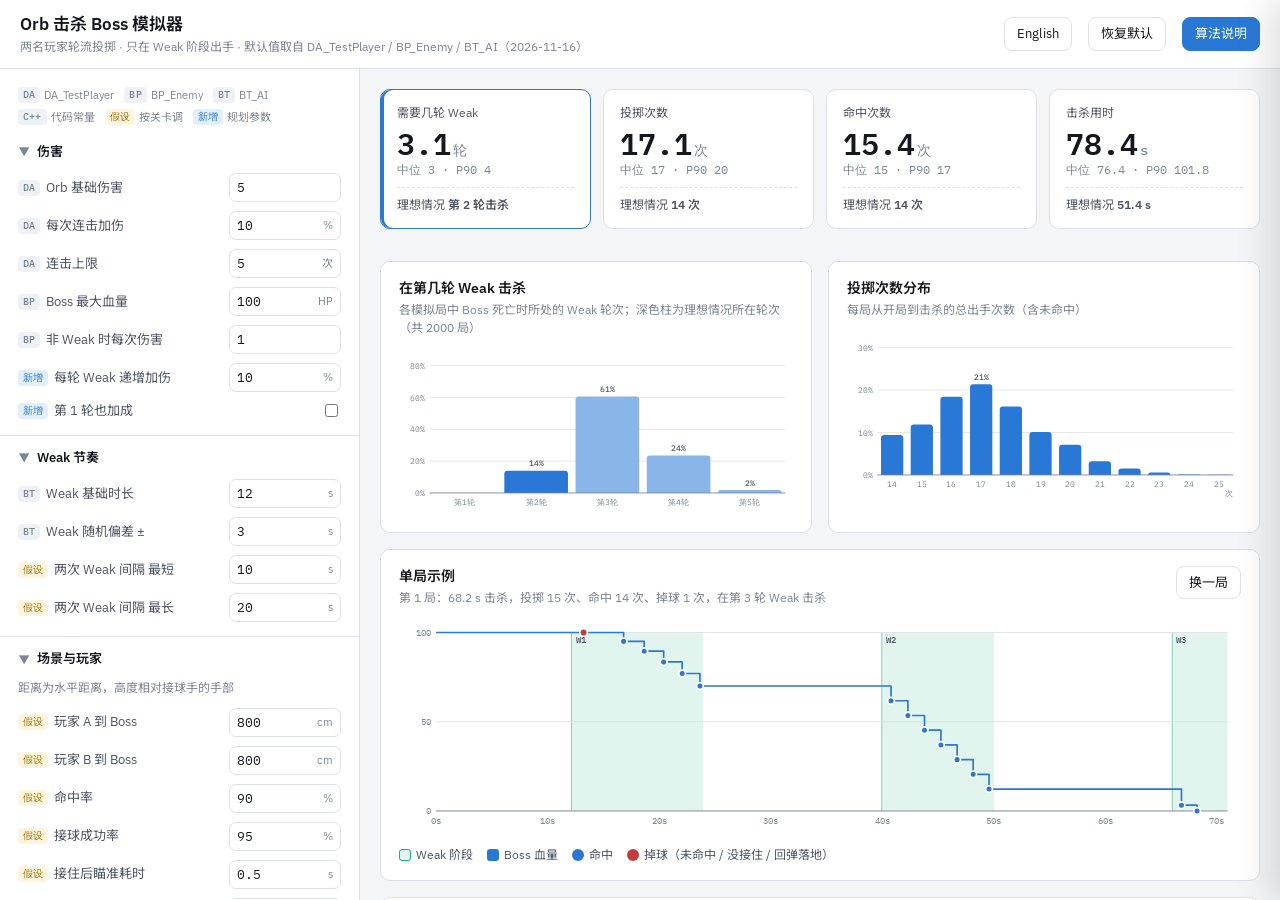
==== DreamCatcher/Sim/index.html @ 2f63efd6 "Add DreamCatcher Orb vs Boss simulator at /DreamCatcher/Sim/ Co-Authored-By: Claude Opus 5.5 <norepl" ====
<!DOCTYPE html>
<html lang="zh-CN">
<head>
<meta charset="utf-8">
<meta name="viewport" content="width=device-width, initial-scale=1">
<title>Orb 击杀 Boss 模拟器</title>
<link rel="preconnect" href="https://fonts.googleapis.com">
<link rel="preconnect" href="https://fonts.gstatic.com" crossorigin>
<link href="https://fonts.googleapis.com/css2?family=IBM+Plex+Mono:wght@400;500;600&family=IBM+Plex+Sans:wght@400;500;600&family=Noto+Sans+SC:wght@400;500;700&display=swap" rel="stylesheet">
<style>
/* Layout: 左侧分组参数栏（可滚动） + 右侧结果区（摘要 → 分布 → 单局时间轴 → 连击节奏表）；算法说明为右侧抽屉 */
:root {
  --bg: #f4f5f7;
  --surface: #ffffff;
  --surface-2: #eef1f5;
  --ink: #14171c;
  --ink-2: #4d5562;
  --ink-3: #7c8594;
  --line: #dde1e7;
  --accent: #2a78d6;
  --accent-soft: #e3eefb;
  --weak: #1baf7a;
  --weak-band: rgba(27, 175, 122, 0.13);
  --warn: #b26b00;
  --warn-soft: #fff4dd;
  --bad: #c43c3b;
  --changed: #eb6834;
  --font-body: "IBM Plex Sans", "Noto Sans SC", "PingFang SC", "Microsoft YaHei", system-ui, sans-serif;
  --font-num: "IBM Plex Mono", ui-monospace, "SFMono-Regular", Consolas, monospace;
  --radius: 10px;
  color-scheme: light;
}
@media (prefers-color-scheme: dark) {
  :root:not([data-theme="light"]) {
    --bg: #111317; --surface: #191c21; --surface-2: #22262d; --ink: #eceef2; --ink-2: #b4bac5; --ink-3: #848c99;
    --line: #2d323a; --accent: #3987e5; --accent-soft: #1c2a3d; --weak: #199e70; --weak-band: rgba(25, 158, 112, 0.18);
    --warn: #e0a23a; --warn-soft: #2e2512; --bad: #e66767; --changed: #d95926; color-scheme: dark;
  }
}
:root[data-theme="dark"] {
  --bg: #111317; --surface: #191c21; --surface-2: #22262d; --ink: #eceef2; --ink-2: #b4bac5; --ink-3: #848c99;
  --line: #2d323a; --accent: #3987e5; --accent-soft: #1c2a3d; --weak: #199e70; --weak-band: rgba(25, 158, 112, 0.18);
  --warn: #e0a23a; --warn-soft: #2e2512; --bad: #e66767; --changed: #d95926; color-scheme: dark;
}
* { box-sizing: border-box; }
html, body { height: 100%; margin: 0; }
body { background: var(--bg); color: var(--ink); font: 14px/1.5 var(--font-body); }
button { font: inherit; color: inherit; }
:focus-visible { outline: 2px solid var(--accent); outline-offset: 2px; }

.app { display: grid; grid-template-rows: auto 1fr; height: 100%; }
header {
  display: flex; align-items: center; gap: 16px; padding: 12px 20px;
  background: var(--surface); border-bottom: 1px solid var(--line);
}
header h1 { font-size: 17px; font-weight: 600; margin: 0; text-wrap: balance; }
header .sub { color: var(--ink-3); font-size: 12px; }
header .spacer { flex: 1; }
.btn {
  border: 1px solid var(--line); background: var(--surface); border-radius: 8px; padding: 6px 12px;
  cursor: pointer; display: inline-flex; align-items: center; gap: 6px; font-size: 13px; white-space: nowrap;
}
.btn:hover { border-color: var(--ink-3); }
.btn.primary { background: var(--accent); border-color: var(--accent); color: #fff; }
.btn.primary:hover { filter: brightness(1.08); }
.btn[aria-expanded="true"] { background: var(--accent-soft); border-color: var(--accent); color: var(--accent); }

.main { display: grid; grid-template-columns: 360px 1fr; min-height: 0; }
.params { border-right: 1px solid var(--line); background: var(--surface); overflow-y: auto; padding: 8px 0 24px; }
.results { overflow-y: auto; padding: 20px; display: flex; flex-direction: column; gap: 16px; min-width: 0; }

details.group { border-bottom: 1px solid var(--line); }
details.group > summary {
  list-style: none; cursor: pointer; padding: 12px 18px; display: flex; align-items: center; gap: 8px;
  font-weight: 600; font-size: 13px;
}
details.group > summary::-webkit-details-marker { display: none; }
details.group > summary .chev { transition: transform .15s; color: var(--ink-3); font-size: 11px; }
details.group[open] > summary .chev { transform: rotate(90deg); }
details.group > summary .count { margin-left: auto; font-size: 11px; color: var(--changed); font-weight: 500; }
.group-body { padding: 0 18px 14px; display: flex; flex-direction: column; gap: 9px; }
.group-note { color: var(--ink-3); font-size: 12px; margin: -2px 0 2px; }

.field { display: grid; grid-template-columns: 1fr 112px; align-items: center; gap: 8px; }
.field label { font-size: 13px; color: var(--ink-2); display: flex; align-items: center; gap: 6px; min-width: 0; }
.field label .lbl { overflow-wrap: anywhere; }
.src {
  font: 500 10px/1 var(--font-num); padding: 3px 5px; border-radius: 4px; background: var(--surface-2);
  color: var(--ink-3); flex-shrink: 0; letter-spacing: .02em;
}
.src.new { background: var(--accent-soft); color: var(--accent); }
.src.guess { background: var(--warn-soft); color: var(--warn); }
.inp { display: flex; align-items: center; border: 1px solid var(--line); border-radius: 7px; background: var(--surface); overflow: hidden; }
.inp:focus-within { border-color: var(--accent); }
.inp input, .inp select {
  width: 100%; border: 0; background: transparent; padding: 5px 7px; font: 13px var(--font-num);
  color: var(--ink); font-variant-numeric: tabular-nums; min-width: 0;
}
.inp input:focus, .inp select:focus { outline: none; }
.inp .unit { font-size: 11px; color: var(--ink-3); padding-right: 7px; white-space: nowrap; }
.field.changed label .lbl::after { content: ""; display: inline-block; width: 6px; height: 6px; border-radius: 50%; background: var(--changed); margin-left: 6px; vertical-align: middle; }
.field.disabled { opacity: .45; }
.reset-one { border: 0; background: none; color: var(--changed); cursor: pointer; padding: 0 2px; font-size: 12px; }

.legend-src { padding: 10px 18px 4px; display: flex; flex-wrap: wrap; gap: 6px 10px; font-size: 11px; color: var(--ink-3); }
.legend-src span { display: inline-flex; gap: 4px; align-items: center; }

.card { background: var(--surface); border: 1px solid var(--line); border-radius: var(--radius); padding: 16px 18px; min-width: 0; }
.card h2 { font-size: 14px; font-weight: 600; margin: 0 0 2px; text-wrap: balance; }
.card .desc { font-size: 12px; color: var(--ink-3); margin: 0 0 12px; }
.card-head { display: flex; align-items: flex-start; gap: 12px; }
.card-head > div { flex: 1; min-width: 0; }

.tiles { display: grid; grid-template-columns: repeat(4, minmax(0, 1fr)); gap: 12px; }
.tile { background: var(--surface); border: 1px solid var(--line); border-radius: var(--radius); padding: 14px 16px; }
.tile.hero { border-color: var(--accent); box-shadow: inset 3px 0 0 var(--accent); }
.tile .k { font-size: 12px; color: var(--ink-2); }
.tile .v { font: 600 30px/1.15 var(--font-num); font-variant-numeric: tabular-nums; margin: 4px 0 2px; }
.tile .v small { font-size: 14px; font-weight: 500; color: var(--ink-3); margin-left: 2px; }
.tile .q { font: 12px var(--font-num); color: var(--ink-3); font-variant-numeric: tabular-nums; }
.tile .ideal { margin-top: 8px; padding-top: 8px; border-top: 1px dashed var(--line); font-size: 12px; color: var(--ink-2); }
.tile .ideal b { font-weight: 600; font-variant-numeric: tabular-nums; }

.alerts { display: flex; flex-direction: column; gap: 8px; }
.alert { display: flex; gap: 10px; align-items: flex-start; padding: 10px 14px; border-radius: 8px; background: var(--warn-soft); color: var(--ink); font-size: 13px; border: 1px solid color-mix(in srgb, var(--warn) 35%, transparent); }
.alert .ic { font: 600 11px/18px var(--font-num); color: var(--surface); background: var(--warn); border-radius: 50%; width: 18px; height: 18px; text-align: center; flex-shrink: 0; }

.grid2 { display: grid; grid-template-columns: repeat(2, minmax(0, 1fr)); gap: 16px; }
.chart { position: relative; width: 100%; }
.chart svg { display: block; width: 100%; height: auto; overflow: visible; }
.chart text { fill: var(--ink-3); font: 11px var(--font-num); }
.chart .lab { fill: var(--ink-2); font-weight: 500; }
.chart .grid line { stroke: var(--line); stroke-width: 1; }
.chart .axis { stroke: var(--ink-3); stroke-width: 1; }
.tip {
  position: absolute; pointer-events: none; background: var(--ink); color: var(--surface); font-size: 12px; line-height: 1.45;
  padding: 7px 9px; border-radius: 6px; white-space: nowrap; transform: translate(-50%, calc(-100% - 10px)); opacity: 0; transition: opacity .08s; z-index: 5;
}
.tip b { font-family: var(--font-num); }
.tip.show { opacity: 1; }

.legend { display: flex; flex-wrap: wrap; gap: 14px; font-size: 12px; color: var(--ink-2); margin-top: 8px; }
.legend i { display: inline-block; width: 12px; height: 12px; border-radius: 3px; margin-right: 5px; vertical-align: -2px; }

.tbl-wrap { overflow-x: auto; }
table { width: 100%; border-collapse: collapse; font-size: 13px; }
th, td { padding: 7px 10px; text-align: right; border-bottom: 1px solid var(--line); white-space: nowrap; }
th:first-child, td:first-child { text-align: left; }
th { font-weight: 500; color: var(--ink-3); font-size: 12px; }
td { font-family: var(--font-num); font-variant-numeric: tabular-nums; }
.pill { display: inline-block; font: 500 11px/1 var(--font-body); padding: 3px 7px; border-radius: 99px; }
.pill.ok { background: color-mix(in srgb, var(--weak) 16%, transparent); color: var(--weak); }
.pill.bad { background: color-mix(in srgb, var(--bad) 14%, transparent); color: var(--bad); }

/* 算法抽屉 */
.drawer-backdrop { position: fixed; inset: 0; background: rgba(10, 12, 16, .28); opacity: 0; pointer-events: none; transition: opacity .2s; z-index: 20; }
.drawer {
  position: fixed; top: 0; right: 0; height: 100%; width: min(560px, 100%); background: var(--surface);
  border-left: 1px solid var(--line); box-shadow: -12px 0 32px rgba(0,0,0,.12); transform: translateX(100%);
  transition: transform .22s ease; z-index: 21; display: flex; flex-direction: column;
}
.drawer.open { transform: none; }
.drawer-backdrop.open { opacity: 1; pointer-events: auto; }
.drawer-head { display: flex; align-items: center; padding: 14px 20px; border-bottom: 1px solid var(--line); }
.drawer-head h2 { margin: 0; font-size: 15px; flex: 1; }
.drawer-body { overflow-y: auto; padding: 6px 22px 28px; font-size: 13.5px; line-height: 1.65; }
.drawer-body h3 { font-size: 13.5px; margin: 20px 0 6px; }
.drawer-body p, .drawer-body li { color: var(--ink-2); max-width: 65ch; }
.drawer-body ol, .drawer-body ul { padding-left: 20px; margin: 6px 0; }
.drawer-body code, .formula { font: 12.5px var(--font-num); }
.formula { display: block; background: var(--surface-2); border-radius: 7px; padding: 8px 11px; margin: 6px 0; color: var(--ink); white-space: pre-wrap; }
.drawer-body .srcline { font-size: 12px; color: var(--ink-3); }

@media (max-width: 1100px) { .tiles { grid-template-columns: repeat(2, minmax(0, 1fr)); } .grid2 { grid-template-columns: 1fr; } }
@media (max-width: 760px) {
  .main { grid-template-columns: 1fr; }
  .app { height: auto; } html, body { height: auto; }
  .params { border-right: 0; border-bottom: 1px solid var(--line); overflow: visible; }
  .results { overflow: visible; padding: 16px; }
  header { flex-wrap: wrap; padding: 12px 16px; }
}
@media (prefers-reduced-motion: reduce) { * { transition: none !important; } }
</style>
</head>
<body>
<div class="app">
  <header>
    <div>
      <h1 data-i18n="title"></h1>
      <div class="sub" data-i18n="subtitle"></div>
    </div>
    <div class="spacer"></div>
    <button class="btn" id="langBtn" type="button" title="切换语言 / Switch language"></button>
    <button class="btn" id="resetAll" type="button" data-i18n="resetAll"></button>
    <button class="btn primary" id="algoBtn" type="button" aria-expanded="false" aria-controls="drawer" data-i18n="algo"></button>
  </header>
  <div class="main">
    <aside class="params" id="params"></aside>
    <main class="results">
      <div class="tiles" id="tiles"></div>
      <div class="alerts" id="alerts"></div>
      <div class="grid2">
        <section class="card">
          <h2 data-i18n="roundsTitle"></h2>
          <p class="desc" id="roundsDesc"></p>
          <div class="chart" id="roundsChart"></div>
        </section>
        <section class="card">
          <h2 data-i18n="throwsTitle"></h2>
          <p class="desc" data-i18n="throwsDesc"></p>
          <div class="chart" id="throwsChart"></div>
        </section>
      </div>
      <section class="card">
        <div class="card-head">
          <div>
            <h2 data-i18n="sampleTitle"></h2>
            <p class="desc" id="sampleDesc"></p>
          </div>
          <button class="btn" id="nextSample" type="button" data-i18n="nextSample"></button>
        </div>
        <div class="chart" id="timeline"></div>
        <div class="legend">
          <span><i style="background:var(--weak-band);border:1px solid var(--weak)"></i><span data-i18n="lgWeak"></span></span>
          <span><i style="background:var(--accent)"></i><span data-i18n="lgHP"></span></span>
          <span><i style="background:var(--accent);border-radius:50%"></i><span data-i18n="lgHit"></span></span>
          <span><i style="background:var(--bad);border-radius:50%"></i><span data-i18n="lgDrop"></span></span>
        </div>
      </section>
      <section class="card">
        <h2 data-i18n="levelTitle"></h2>
        <p class="desc" data-i18n="levelDesc"></p>
        <div class="tbl-wrap"><table id="levelTbl"></table></div>
      </section>
      <section class="card">
        <h2 data-i18n="roundTblTitle"></h2>
        <p class="desc" data-i18n="roundTblDesc"></p>
        <div class="tbl-wrap"><table id="roundTbl"></table></div>
      </section>
    </main>
  </div>
</div>

<div class="drawer-backdrop" id="backdrop"></div>
<aside class="drawer" id="drawer" aria-hidden="true">
  <div class="drawer-head">
    <h2 data-i18n="algo"></h2>
    <button class="btn" id="closeDrawer" type="button" data-i18n="close"></button>
  </div>
  <div class="drawer-body" lang="zh-CN" data-lang="zh">
    <h3>1. 一次出手的完整流程</h3>
    <ol>
      <li>持球玩家只在 Weak 阶段出手。不在 Weak 时持球等待，下一次 Weak 开始后经过「进入 Weak 后出手反应」再投。</li>
      <li>球飞向 Boss，按命中率判定。未命中则球落地变成 Idle：连击清零，经过「捡球耗时」后由另一名玩家继续。</li>
      <li>命中时按命中那一刻的 Boss 状态结算伤害，Boss 扣血。</li>
      <li>球自动回弹给另一名玩家（<code>RedirectToTeammate</code>）。回弹在物理上没进接球圈就落地，或按接球率没接住，都算掉球，连击清零。</li>
      <li>接住时连击 +1，接球后冷却 0.75 s；下一次出手等待 max(冷却, 瞄准耗时)。</li>
    </ol>

    <h3>2. 伤害</h3>
    <span class="formula">Weak 中：伤害 = BaseOrbDamage × (1 + DamageRatioPerRebound × min(n, nMaxRebound)) × (1 + 每轮加伤 × (k − 1))
非 Weak：伤害 = 非 Weak 伤害（当前 1，不吃连击和轮次加成）
HP = Clamp(HP − 伤害, 0, MaxHP)；HP ≤ 0 时 Boss 死亡</span>
    <p>n 是连击数（<code>nReboundCount</code>），k 是第几轮 Weak。勾选「第 1 轮也加成」时公式里的 (k − 1) 改为 k。</p>
    <p class="srcline">来源：MyOrbActor::GetFinalOrbDamage；BP_Enemy「HP Damage」事件（EnemyState == Weakened 时取 FinalDamage，否则取 1.0）。每轮加伤是规划中的参数，游戏里还没有。</p>

    <h3>3. 连击数 n 与回弹计数 R</h3>
    <ul>
      <li>n：每接住一次 +1（普通接和 Perfect 接相同），上限 nMaxRebound。</li>
      <li>R：每次打中 Boss 先 +1 再算回弹速度，没有上限（只受最大速度限制）。</li>
      <li>两者只在球进入 Idle 状态时清零（<code>SetOrbState(Idle) → ResetRebound</code>）。会进入 Idle 的情况：球在地上停住（没打中 / 没接住）、接球拉回途中接球人失效、球出界重生、玩家掉落重生时带着的球被传送、团灭或读档重置。</li>
      <li>Weak 结束、持球时长、不打 Boss 直接互传、玩家受伤，都不会清零。所以只在 Weak 出手的策略下，Weak 结束时手里有球，连击会保留到下一轮。</li>
    </ul>
    <p class="srcline">来源：DreamCatchersCharacter::ExecuteCatch → IncrementRebound；MyOrbActor::HandleStateChange 的 Idle 分支；OnProjectileStop、TeleportToRespawn。</p>

    <h3>4. 投掷飞行时间</h3>
    <span class="formula">投速 v = 基础速度 × (1 + ThrowSpeedRatioPerRebound × n)，不超过 BaseMaxSpeed
  快速投掷：基础速度 = BaseThrowSpeed，重力缩放 = BaseGravityScale
  瞄准投掷：基础速度 = Lerp(AimThrowSpeed, AimThrowSpeedMax, 蓄力)，重力缩放 = Lerp(AimThrowGravityScale, AimGravityScaleMax, 蓄力)
飞行时间 = d / (v · cos θ)，θ 为能命中 (d, 受击点高度) 的低弧解</span>
    <p>游戏里的投掷不追踪目标（代码注释写明自动瞄准未实现，Target 恒为空），出手仰角 = 准星方向 + atan(ThrowArcZ)。模拟器假设玩家会把准星压到刚好命中的角度，所以直接用抛体低弧解。超出最大射程时页面会提示，并按 45° 估算飞行时间。</p>

    <h3>5. 回弹飞行（会随 R 加速）</h3>
    <span class="formula">回弹速度 = BaseThrowSpeed × 0.7 + R × 100，不超过 BaseMaxSpeed
仰角 = max(指向队友的仰角, MinimumLaunchPitchDegrees)
重力 = 980 × 本次投掷的重力缩放（回弹沿用投掷时的重力）</span>
    <p>从 Boss 受击点出发做逐帧积分（1/240 s），直到球与接球手的距离 ≤ rCatchMaxRadius（400 cm）。之后按「进圈时的球速 × 接球拉回倍率」直线拉到手上（停在 CatchAttachDistance）。进圈前跌到地面以下就判定落地掉球。命中瞬间另加顿帧 0.06 s。</p>
    <p class="srcline">0.7 与 +100 是 RedirectToTeammate 里写死的常量，模拟器里可调，方便试新数值。</p>

    <h3>6. Weak 节奏</h3>
    <span class="formula">开局追击 U(间隔最短, 间隔最长) → Weak U(基础 − 偏差, 基础 + 偏差) → 追击 → Weak …</span>
    <p>Weak 时长来自 BT_AI 的 Weaken 分支（Wait 12 s，随机偏差 3 s，UE 的 BTTask_Wait 在 ±偏差内均匀随机）。两次 Weak 之间的间隔取决于玩家多久能触发声控陷阱，这里按 10–20 s 均匀随机假设。伤害只看命中瞬间是不是 Weak：在 Weak 末尾出手、命中时 Weak 已结束，只扣 1 点。</p>

    <h3>7. 统计方式</h3>
    <ul>
      <li>蒙特卡洛：用固定种子跑 N 局（默认 2000）。调参后用同一串随机数重算，对比更稳定。</li>
      <li>「理想情况」：命中率和接球率都按 100%，Weak 时长取基础值，追击间隔取中值，跑一局确定结果。</li>
      <li>「在第几轮 Weak 击杀」= 击杀时所处的 Weak 轮次；若击杀发生在 Weak 外（飞行中跨出 Weak），记为已结束的 Weak 轮数。</li>
    </ul>

    <h3>8. 已知简化</h3>
    <ul>
      <li>没有模拟 Boss 的技能、位移和对玩家的威胁；Weak 期间 Boss 停止移动（AIMoveStop），所以距离按固定值处理。</li>
      <li>玩家与 Boss 的距离、受击点高度、手部高度、命中率、接球率都是假设值，需要按关卡实际情况调。</li>
      <li>空气阻力在 DA 中为 0，未建模；Perfect Catch 不影响伤害，只给位移，也未建模。</li>
      <li>BT_AI 有 EnemyHealth ≤ 90 / 60 / 40 的技能分支，只改变追击期行为，不影响伤害，未建模。</li>
    </ul>
  </div>

  <div class="drawer-body" lang="en" data-lang="en" hidden>
    <h3>1. One throw, step by step</h3>
    <ol>
      <li>The player holding the orb only throws during a Weak phase. Outside Weak they hold it, and throw once the next Weak starts plus the "Reaction after Weak starts" delay.</li>
      <li>The orb flies at the Boss and rolls against the hit rate. On a miss it lands and goes Idle: the streak resets, and the other player continues after the "Pickup time after a drop".</li>
      <li>On a hit, damage is resolved by the Boss state at the moment of impact and subtracted from its HP.</li>
      <li>The orb auto-rebounds to the other player (<code>RedirectToTeammate</code>). If the rebound physically hits the ground before reaching the catch radius, or the catch roll fails, the orb is dropped and the streak resets.</li>
      <li>A catch adds +1 to the streak and starts a 0.75 s throw cooldown; the next throw waits max(cooldown, aim time).</li>
    </ol>

    <h3>2. Damage</h3>
    <span class="formula">In Weak:   damage = BaseOrbDamage × (1 + DamageRatioPerRebound × min(n, nMaxRebound)) × (1 + per-round bonus × (k − 1))
Not Weak:  damage = non-Weak damage (currently 1; no streak or round bonus)
HP = Clamp(HP − damage, 0, MaxHP); the Boss dies at HP ≤ 0</span>
    <p>n is the catch streak (<code>nReboundCount</code>), k is the Weak round number. With "Bonus applies from round 1" checked, (k − 1) becomes k.</p>
    <p class="srcline">Source: MyOrbActor::GetFinalOrbDamage; BP_Enemy "HP Damage" event (uses FinalDamage when EnemyState == Weakened, otherwise 1.0). The per-round bonus is a planned parameter and does not exist in the game yet.</p>

    <h3>3. Streak n and rebound count R</h3>
    <ul>
      <li>n: +1 on every catch (normal and Perfect catches count the same), capped at nMaxRebound.</li>
      <li>R: +1 each time the orb hits the Boss, before the rebound speed is computed; uncapped (only limited by max speed).</li>
      <li>Both reset only when the orb enters the Idle state (<code>SetOrbState(Idle) → ResetRebound</code>). The orb goes Idle when it comes to rest on the ground (missed or not caught), when the catcher becomes invalid during the catch pull, when it respawns after going out of bounds, when a player who falls off the map respawns carrying it, and on a team wipe or checkpoint reset.</li>
      <li>The end of a Weak phase, how long the orb is held, passing without hitting the Boss, and player damage do not reset it. So with the Weak-only strategy, a streak held at the end of a Weak phase carries into the next one.</li>
    </ul>
    <p class="srcline">Source: DreamCatchersCharacter::ExecuteCatch → IncrementRebound; the Idle branch of MyOrbActor::HandleStateChange; OnProjectileStop, TeleportToRespawn.</p>

    <h3>4. Throw flight time</h3>
    <span class="formula">throw speed v = base speed × (1 + ThrowSpeedRatioPerRebound × n), capped at BaseMaxSpeed
  Quick throw: base speed = BaseThrowSpeed, gravity scale = BaseGravityScale
  Aimed throw: base speed = Lerp(AimThrowSpeed, AimThrowSpeedMax, charge), gravity scale = Lerp(AimThrowGravityScale, AimGravityScaleMax, charge)
flight time = d / (v · cos θ), θ = low-arc angle that reaches (d, hit-point height)</span>
    <p>Throws in the game do not home in on targets (the code notes auto-aim is not implemented, so Target is always null); launch pitch = crosshair direction + atan(ThrowArcZ). The simulator assumes players aim just right to hit, so it uses the low-arc projectile solution. If the target is beyond max range, the page shows a warning and estimates flight time at 45°.</p>

    <h3>5. Rebound flight (speeds up with R)</h3>
    <span class="formula">rebound speed = BaseThrowSpeed × 0.7 + R × 100, capped at BaseMaxSpeed
pitch = max(pitch toward teammate, MinimumLaunchPitchDegrees)
gravity = 980 × this throw's gravity scale (the rebound keeps the throw's gravity)</span>
    <p>Integrated per frame (1/240 s) from the Boss hit point until the orb is within rCatchMaxRadius (400 cm) of the catcher. It is then pulled in a straight line at "speed on entering the radius × catch pull multiplier" and attaches at CatchAttachDistance. Falling below ground before entering the radius counts as a drop. A 0.06 s hit stop is added on each hit.</p>
    <p class="srcline">0.7 and +100 are constants hard-coded in RedirectToTeammate; they are adjustable here so new values can be tried.</p>

    <h3>6. Weak timing</h3>
    <span class="formula">Opening chase U(gap min, gap max) → Weak U(base − deviation, base + deviation) → chase → Weak …</span>
    <p>Weak duration comes from the Weaken branch in BT_AI (Wait 12 s with 3 s random deviation; UE's BTTask_Wait samples uniformly within ±deviation). The gap between Weak phases depends on how fast players trigger the sound trap and is assumed uniform in 10–20 s. Damage only checks whether the Boss is Weak at impact: a throw released late in Weak that lands after Weak ends deals 1.</p>

    <h3>7. Statistics</h3>
    <ul>
      <li>Monte Carlo: N runs (default 2000) with a fixed seed. After a parameter change the same random sequence is reused, so comparisons are stable.</li>
      <li>"Ideal case": 100% hit and catch rate, Weak at its base duration, gaps at their midpoint; one deterministic run.</li>
      <li>"Kill round" = the Weak round in progress at the kill; if the kill lands outside Weak (an in-flight throw that crosses the end of Weak), it counts the number of finished Weak rounds.</li>
    </ul>

    <h3>8. Known simplifications</h3>
    <ul>
      <li>Boss skills, movement and threat to players are not simulated; the Boss stops moving during Weak (AIMoveStop), so distances are fixed.</li>
      <li>Player-to-Boss distances, hit-point height, hand height, hit rate and catch rate are assumptions; tune them to the actual level.</li>
      <li>Air drag is 0 in the DA and not modeled; Perfect Catch only gives movement, not damage, and is not modeled.</li>
      <li>BT_AI has skill branches at EnemyHealth ≤ 90 / 60 / 40; they only change chase behavior, not damage, and are not modeled.</li>
    </ul>
  </div>
</aside>

<script>
// ===== Orb vs Boss simulation engine (pure functions, no DOM) =====
const DEFAULTS = {
  // 伤害
  baseDamage: 5, ratioPerRebound: 0.1, maxRebound: 5, maxHP: 100, nonWeakDamage: 1,
  weakBonus: 0.10, bonusFromFirst: 0,
  // Weak 节奏
  weakBase: 12, weakDev: 3, chaseMin: 10, chaseMax: 20,
  // 投掷
  throwType: 0, charge: 0, baseThrowSpeed: 1400, aimThrowSpeed: 1400, aimThrowSpeedMax: 1650,
  speedRatioPerRebound: 0.15, baseGravityScale: 1.0, aimGravityScale: 1.0, aimGravityScaleMax: 0.9,
  maxSpeed: 5000, worldGravity: 980,
  // 回弹与接球
  reboundScale: 0.7, reboundAddPerHit: 100, minLaunchPitch: 20, hitStop: 0.06,
  catchRadius: 400, catchSpeedMult: 3.0, attachDist: 25, cooldown: 0.75,
  // 场景与玩家
  distA: 800, distB: 800, bossHitHeight: 30, handHeight: 100,
  hitRate: 0.9, catchRate: 0.95, aimTime: 0.5, weakReact: 0.5, pickupTime: 3.0,
  // 模拟
  runs: 2000, seed: 7,
};

function mulberry32(a) {
  return function () {
    a |= 0; a = (a + 0x6D2B79F5) | 0;
    let t = Math.imul(a ^ (a >>> 15), 1 | a);
    t = (t + Math.imul(t ^ (t >>> 7), 61 | t)) ^ t;
    return ((t ^ (t >>> 14)) >>> 0) / 4294967296;
  };
}

// 投掷：速度、重力缩放（与 MyOrbActor::GetLaunchSpeed / GetThrowGravityScale 一致）
function throwSpeed(P, n) {
  const aimed = P.throwType === 1;
  const base = aimed ? P.aimThrowSpeed + (P.aimThrowSpeedMax - P.aimThrowSpeed) * P.charge : P.baseThrowSpeed;
  return Math.min(base * (1 + P.speedRatioPerRebound * Math.min(n, P.maxRebound)), P.maxSpeed);
}
function gravityScale(P) {
  return P.throwType === 1 ? P.aimGravityScale + (P.aimGravityScaleMax - P.aimGravityScale) * P.charge : P.baseGravityScale;
}

// 抛体低弧解：水平距离 d、目标高度差 h，返回 { t, pitch, reachable }
function ballisticTime(v, d, h, g) {
  const disc = v ** 4 - g * (g * d * d + 2 * h * v * v);
  if (disc < 0) {
    const pitch = Math.PI / 4;
    return { t: d / (v * Math.cos(pitch)), pitch, reachable: false };
  }
  const pitch = Math.atan((v * v - Math.sqrt(disc)) / (g * d));
  return { t: d / (v * Math.cos(pitch)), pitch, reachable: true };
}

// 回弹：RedirectToTeammate 速度 + 最小仰角，数值积分直到进入接球圈
function reboundSpeed(P, R) {
  return Math.min(P.baseThrowSpeed * P.reboundScale + R * P.reboundAddPerHit, P.maxSpeed);
}
function reboundFlight(P, R, dist) {
  const v = reboundSpeed(P, R);
  const g = P.worldGravity * gravityScale(P);
  const dirPitch = Math.atan2(-P.bossHitHeight, dist);
  const pitch = Math.max(dirPitch, P.minLaunchPitch * Math.PI / 180);
  let x = 0, z = P.bossHitHeight, vx = v * Math.cos(pitch), vz = v * Math.sin(pitch), t = 0;
  const dt = 1 / 240;
  while (t < 6) {
    const dd = Math.hypot(dist - x, z);
    if (dd <= P.catchRadius) {
      const sp = Math.hypot(vx, vz);
      const pull = Math.max(0, dd - P.attachDist) / Math.max(1, sp * P.catchSpeedMult);
      return { ok: true, tFly: t, tPull: pull, v, pitch, arriveSpeed: sp };
    }
    if (z < -P.handHeight) return { ok: false, tFly: t, tPull: 0, v, pitch, reason: '落地' };
    if (x > dist + P.catchRadius) return { ok: false, tFly: t, tPull: 0, v, pitch, reason: '飞过' };
    x += vx * dt; vz -= g * dt; z += vz * dt; t += dt;
  }
  return { ok: false, tFly: t, tPull: 0, v, pitch, reason: '超时' };
}

function weakDamage(P, n, k) {
  const bonusRounds = P.bonusFromFirst ? k : k - 1;
  return P.baseDamage * (1 + P.ratioPerRebound * Math.min(n, P.maxRebound)) * (1 + P.weakBonus * Math.max(0, bonusRounds));
}

// 预计算：按连击 n / 回弹计数 R 缓存
function makeTables(P) {
  const g = P.worldGravity * gravityScale(P);
  const throwT = { A: [], B: [] };
  for (let n = 0; n <= P.maxRebound; n++) {
    const v = throwSpeed(P, n);
    throwT.A.push(ballisticTime(v, P.distA, P.bossHitHeight, g));
    throwT.B.push(ballisticTime(v, P.distB, P.bossHitHeight, g));
  }
  const cache = { A: new Map(), B: new Map() };
  const reb = (who, R) => {
    const m = cache[who];
    if (!m.has(R)) m.set(R, reboundFlight(P, R, who === 'A' ? P.distA : P.distB));
    return m.get(R);
  };
  return { throwT, reb };
}

// 单局模拟。rng=null 表示理想情况（100% 命中/接住、Weak/追击取均值）
function simulateRun(P, rng, tables, record) {
  const ideal = !rng;
  const rnd = rng || (() => 0.5);
  // Weak 时间表：追击 → Weak → 追击 …
  const phases = []; // {start, end, k}
  let cursor = 0;
  const ensure = (t) => {
    while (!phases.length || phases[phases.length - 1].end <= t) {
      const cMax = Math.max(P.chaseMin, P.chaseMax);
      const chase = ideal ? (P.chaseMin + cMax) / 2 : P.chaseMin + (cMax - P.chaseMin) * rnd();
      const weak = ideal ? P.weakBase : P.weakBase + P.weakDev * (2 * rnd() - 1);
      const start = cursor + chase;
      phases.push({ start, end: start + Math.max(0.1, weak), k: phases.length + 1 });
      cursor = start + Math.max(0.1, weak);
    }
  };
  const weakAt = (t) => { ensure(t); for (const p of phases) if (t >= p.start && t < p.end) return p; return null; };
  const nextWeak = (t) => { ensure(t); for (const p of phases) if (p.start >= t) return p; ensure(cursor + 1); return nextWeak(t); };

  const hitRate = ideal ? 1 : P.hitRate, catchRate = ideal ? 1 : P.catchRate;
  let hp = P.maxHP, n = 0, R = 0, holder = 'A', t = 0;
  let throws = 0, hits = 0, drops = 0, physDrops = 0, ready = 0;
  const events = record ? [] : null;
  const dmgByRound = {};
  let guard = 0;
  while (hp > 0 && guard++ < 5000 && t < 3600) {
    // 出手时刻：只在 Weak 中出手
    let tr = ready;
    let ph = weakAt(tr);
    if (!ph) { const nw = nextWeak(tr); tr = nw.start + P.weakReact; ph = weakAt(tr); if (!ph) { ready = nw.end; continue; } }
    throws++;
    const thr = tables.throwT[holder][n];
    const tHit = tr + thr.t;
    const other = holder === 'A' ? 'B' : 'A';
    if (rnd() >= hitRate && !ideal) {
      drops++; n = 0; R = 0;
      if (events) events.push({ t: tHit, type: 'miss', hp, who: holder });
      holder = other; ready = tHit + P.pickupTime; t = ready; continue;
    }
    if (ideal && hitRate < 1) {} // unreachable
    // 命中
    const phHit = weakAt(tHit);
    const dmg = phHit ? weakDamage(P, n, phHit.k) : P.nonWeakDamage;
    hp = Math.max(0, hp - dmg); hits++;
    const roundKey = phHit ? phHit.k : 0;
    dmgByRound[roundKey] = (dmgByRound[roundKey] || 0) + dmg;
    if (events) events.push({ t: tHit, type: 'hit', hp, dmg, n, weak: !!phHit, k: phHit ? phHit.k : null, who: holder });
    if (hp <= 0) {
      t = tHit;
      const lastWeak = phHit ? phHit.k : (phases.filter(p => p.end <= tHit).length);
      return { done: true, time: tHit, throws, hits, drops, physDrops, rounds: lastWeak, killedInWeak: !!phHit, dmgByRound, events, phases };
    }
    // 回弹给队友（打到 Boss 才会回弹）
    R++;
    const rb = tables.reb(other, R);
    const tArrive = tHit + P.hitStop + rb.tFly;
    if (!rb.ok || (!ideal && rnd() >= catchRate)) {
      drops++; if (!rb.ok) physDrops++;
      n = 0; R = 0;
      if (events) events.push({ t: tArrive, type: rb.ok ? 'drop' : 'fall', hp, who: other });
      holder = other; ready = tArrive + P.pickupTime; t = ready; continue;
    }
    n = Math.min(n + 1, P.maxRebound);
    holder = other;
    const tCaught = tArrive + rb.tPull;
    if (events) events.push({ t: tCaught, type: 'catch', hp, n, who: other });
    ready = tCaught + Math.max(P.cooldown, P.aimTime);
    t = ready;
  }
  return { done: false, time: t, throws, hits, drops, physDrops, rounds: phases.length, dmgByRound, events, phases };
}

function quantile(sorted, q) {
  if (!sorted.length) return NaN;
  const i = (sorted.length - 1) * q, lo = Math.floor(i), hi = Math.ceil(i);
  return sorted[lo] + (sorted[hi] - sorted[lo]) * (i - lo);
}

function runAll(P) {
  const tables = makeTables(P);
  const rng = mulberry32(P.seed >>> 0);
  const res = { throws: [], hits: [], rounds: [], time: [], drops: [], physDrops: 0, unfinished: 0, roundDmg: {} };
  let sample = null;
  for (let i = 0; i < P.runs; i++) {
    const r = simulateRun(P, rng, tables, i === 0);
    if (i === 0) sample = r;
    if (!r.done) { res.unfinished++; continue; }
    res.throws.push(r.throws); res.hits.push(r.hits); res.rounds.push(r.rounds); res.time.push(r.time); res.drops.push(r.drops);
    res.physDrops += r.physDrops;
    for (const k in r.dmgByRound) res.roundDmg[k] = (res.roundDmg[k] || 0) + r.dmgByRound[k];
  }
  const ideal = simulateRun(P, null, tables, true);
  const stat = (arr) => {
    const s = arr.slice().sort((a, b) => a - b);
    return { mean: s.reduce((a, b) => a + b, 0) / (s.length || 1), p50: quantile(s, 0.5), p90: quantile(s, 0.9), min: s[0], max: s[s.length - 1], arr };
  };
  // 每级连击的物理/节奏表
  const levels = [];
  for (let n = 0; n <= P.maxRebound; n++) {
    const thrA = tables.throwT.A[n];
    const rbB = tables.reb('B', n + 1);
    const cycle = thrA.t + P.hitStop + rbB.tFly + rbB.tPull + Math.max(P.cooldown, P.aimTime);
    levels.push({ n, speed: throwSpeed(P, n), tThrow: thrA.t, reach: thrA.reachable, dmg: weakDamage(P, n, 1),
      rSpeed: rbB.v, tReb: rbB.tFly + rbB.tPull, rOk: rbB.ok, rReason: rbB.reason, cycle });
  }
  return { n: P.runs, done: P.runs - res.unfinished, unfinished: res.unfinished,
    throws: stat(res.throws), hits: stat(res.hits), rounds: stat(res.rounds), time: stat(res.time), drops: stat(res.drops),
    physDrops: res.physDrops, roundDmg: res.roundDmg, sample, ideal, levels, tables };
}

if (typeof module !== 'undefined') module.exports = { DEFAULTS, runAll, simulateRun, makeTables, weakDamage, reboundFlight, ballisticTime, throwSpeed };

</script>
<script>
const I18N = {
  zh: {
    docTitle: 'Orb 击杀 Boss 模拟器', title: 'Orb 击杀 Boss 模拟器',
    subtitle: '两名玩家轮流投掷 · 只在 Weak 阶段出手 · 默认值取自 DA_TestPlayer / BP_Enemy / BT_AI（2026-11-16）',
    langBtn: 'English', resetAll: '恢复默认', algo: '算法说明', close: '关闭', params: '参数',
    roundsTitle: '在第几轮 Weak 击杀', throwsTitle: '投掷次数分布', throwsDesc: '每局从开局到击杀的总出手次数（含未命中）',
    sampleTitle: '单局示例', nextSample: '换一局',
    lgWeak: 'Weak 阶段', lgHP: 'Boss 血量', lgHit: '命中', lgDrop: '掉球（未命中 / 没接住 / 回弹落地）',
    levelTitle: '每级连击的节奏', levelDesc: '按玩家 A 投向 Boss、回弹给玩家 B 计算；伤害按第 1 轮 Weak（未加轮次加成）',
    roundTblTitle: '各轮 Weak 平均伤害', roundTblDesc: '所有模拟局里，每轮 Weak 平均打掉的血量（「Weak 外」是飞行中跨出 Weak 后的 1 点伤害）',
    srcLegend: [['DA', 'DA_TestPlayer'], ['BP', 'BP_Enemy'], ['BT', 'BT_AI'], ['C++', '代码常量'], ['假设', '按关卡调', 'guess'], ['新增', '规划参数', 'new']],
    changedN: n => `已改 ${n} 项`, resetOne: '恢复默认值',
    tRounds: '需要几轮 Weak', tThrows: '投掷次数', tHits: '命中次数', tTime: '击杀用时',
    uRound: '轮', uTimes: '次', uSec: 's',
    q: (a, b) => `中位 ${a} · P90 ${b}`, ideal: '理想情况',
    idealRound: k => `第 ${k} 轮击杀`, idealNo: '无法击杀', idealTimes: n => `${n} 次`,
    roundsDesc: n => `各模拟局中 Boss 死亡时所处的 Weak 轮次；深色柱为理想情况所在轮次（共 ${n} 局）`,
    roundX: k => `第${k}轮`, roundTip: (k, p, n) => `第 <b>${k}</b> 轮 Weak 击杀<br><b>${p}%</b> 的局（${n} 局）`,
    throwsX: '次', throwsTip: (lab, p) => `<b>${lab}</b> 次<br>${p}% 的局`,
    sampleDesc: (i, t, th, h, d, k) => `第 ${i} 局：${t} s 击杀，投掷 ${th} 次、命中 ${h} 次、掉球 ${d} 次，在第 ${k} 轮 Weak 击杀`,
    sampleNone: '这一局 1 小时内没有击杀。',
    who: w => w === 'A' ? '玩家 A' : '玩家 B',
    evHit: (t, w, dmg, ctx, hp) => `<b>${t}s</b> ${w} 命中<br>伤害 <b>${dmg}</b>（${ctx}）<br>剩余 HP <b>${hp}</b>`,
    ctxWeak: (k, n) => `Weak 第 ${k} 轮 · 连击 ${n}`, ctxNon: '非 Weak',
    evMiss: (t, w) => `<b>${t}s</b> ${w} 未命中<br>连击清零`, evFall: (t, w) => `<b>${t}s</b> 回弹够不到 ${w}，落地<br>连击清零`, evDrop: (t, w) => `<b>${t}s</b> ${w} 没接住<br>连击清零`,
    aThrow: ns => `以当前投速，连击 ${ns} 时投不到 Boss（超出最大射程），按 45° 估算了飞行时间。`,
    aReb: (w, d, ns, fell, per) => `回弹给玩家 ${w}（距 Boss ${d} cm）在连击 ${ns} 时${fell ? '没进接球圈就落地' : '接不到'}，每次都会掉球、连击清零（平均 ${per} 次/局）。可拉近站位、提高回弹速度或扩大接球圈。`,
    aUnf: n => `${n} 局在 1 小时内没有击杀，已从统计中剔除。`, aGap: '「两次 Weak 间隔」最长小于最短，已按最短处理。',
    sep: '、',
    lvHead: ['连击 n', '投速 cm/s', '投掷飞行 s', 'Weak 伤害', '回弹速度 cm/s', '回弹+拉回 s', '一轮循环 s', 'Weak 基础时长内约可出手', '回弹到 A / B'],
    cap: ' (上限)', perWeak: v => `${v} 次`, rOk: w => `${w} 可接`, reason: { '落地': '落地', '飞过': '飞过', '超时': '超时' },
    rdHead: ['Weak 轮次', '加伤倍率', '平均伤害 / 局', '进入该轮的局占比', '进入该轮时平均伤害'],
    rdOut: 'Weak 外', rdRound: k => `第 ${k} 轮`,
    timelineAria: '单局 Boss 血量时间轴', roundsAria: '击杀轮次分布', throwsAria: '投掷次数分布',
  },
  en: {
    docTitle: 'Orb vs Boss Kill Simulator', title: 'Orb vs Boss Kill Simulator',
    subtitle: 'Two players alternate throws · throws only during Weak · defaults from DA_TestPlayer / BP_Enemy / BT_AI (2026-11-16)',
    langBtn: '中文', resetAll: 'Reset all', algo: 'How it works', close: 'Close', params: 'Parameters',
    roundsTitle: 'Weak round of the kill', throwsTitle: 'Throws per kill', throwsDesc: 'Total throws per run from start to kill, misses included',
    sampleTitle: 'Sample run', nextSample: 'Next run',
    lgWeak: 'Weak phase', lgHP: 'Boss HP', lgHit: 'Hit', lgDrop: 'Drop (miss / not caught / rebound fell short)',
    levelTitle: 'Timing per streak level', levelDesc: 'Player A throws at the Boss and the orb rebounds to player B; damage shown for Weak round 1 (no round bonus)',
    roundTblTitle: 'Average damage per Weak round', roundTblDesc: 'Average HP removed in each Weak round across all runs ("Outside Weak" = 1-point hits from throws that land after Weak ends)',
    srcLegend: [['DA', 'DA_TestPlayer'], ['BP', 'BP_Enemy'], ['BT', 'BT_AI'], ['C++', 'code constant'], ['Assumed', 'tune per level', 'guess'], ['New', 'planned', 'new']],
    changedN: n => `${n} changed`, resetOne: 'Reset to default',
    tRounds: 'Weak rounds needed', tThrows: 'Throws', tHits: 'Hits', tTime: 'Time to kill',
    uRound: '', uTimes: '', uSec: 's',
    q: (a, b) => `median ${a} · P90 ${b}`, ideal: 'Ideal case',
    idealRound: k => `kill in round ${k}`, idealNo: 'no kill', idealTimes: n => `${n}`,
    roundsDesc: n => `Weak round in progress when the Boss dies; the darker bar is the ideal case (${n} runs)`,
    roundX: k => `R${k}`, roundTip: (k, p, n) => `Kill in Weak round <b>${k}</b><br><b>${p}%</b> of runs (${n})`,
    throwsX: 'throws', throwsTip: (lab, p) => `<b>${lab}</b> throws<br>${p}% of runs`,
    sampleDesc: (i, t, th, h, d, k) => `Run ${i}: kill at ${t} s, ${th} throws, ${h} hits, ${d} drops, killed in Weak round ${k}`,
    sampleNone: 'This run did not kill the Boss within 1 hour.',
    who: w => w === 'A' ? 'Player A' : 'Player B',
    evHit: (t, w, dmg, ctx, hp) => `<b>${t}s</b> ${w} hit<br>Damage <b>${dmg}</b> (${ctx})<br>HP left <b>${hp}</b>`,
    ctxWeak: (k, n) => `Weak round ${k} · streak ${n}`, ctxNon: 'not Weak',
    evMiss: (t, w) => `<b>${t}s</b> ${w} missed<br>Streak reset`, evFall: (t, w) => `<b>${t}s</b> Rebound fell short of ${w}<br>Streak reset`, evDrop: (t, w) => `<b>${t}s</b> ${w} failed the catch<br>Streak reset`,
    aThrow: ns => `At the current throw speed the Boss is out of range at streak ${ns}; flight time is estimated at 45°.`,
    aReb: (w, d, ns, fell, per) => `The rebound to player ${w} (${d} cm from the Boss) ${fell ? 'hits the ground before reaching the catch radius' : 'cannot be caught'} at streak ${ns}, so every such rebound drops and resets the streak (${per} per run on average). Move closer, raise rebound speed, or enlarge the catch radius.`,
    aUnf: n => `${n} runs did not kill the Boss within 1 hour and were excluded.`, aGap: 'Weak gap max is below min; min is used.',
    sep: ', ',
    lvHead: ['Streak n', 'Throw speed cm/s', 'Throw flight s', 'Weak damage', 'Rebound speed cm/s', 'Rebound + pull s', 'Cycle s', 'Throws per base Weak', 'Rebound to A / B'],
    cap: ' (cap)', perWeak: v => `${v}`, rOk: w => `${w} OK`, reason: { '落地': 'falls', '飞过': 'overshoots', '超时': 'timeout' },
    rdHead: ['Weak round', 'Bonus multiplier', 'Avg damage / run', 'Runs reaching round', 'Avg damage when reached'],
    rdOut: 'Outside Weak', rdRound: k => `Round ${k}`,
    timelineAria: 'Boss HP timeline for one run', roundsAria: 'Kill round distribution', throwsAria: 'Throws distribution',
  },
};
let LANG = 'zh';
try { const s = localStorage.getItem('orbSimLang'); if (s === 'en' || s === 'zh') LANG = s; } catch (e) {}
const T = k => I18N[LANG][k];

const SRC = {
  DA: { zh: 'DA', en: 'DA', cls: '' }, BP: { zh: 'BP', en: 'BP', cls: '' }, BT: { zh: 'BT', en: 'BT', cls: '' }, CPP: { zh: 'C++', en: 'C++', cls: '' },
  NEW: { zh: '新增', en: 'New', cls: 'new' }, GUESS: { zh: '假设', en: 'Assumed', cls: 'guess' }, ENG: { zh: '引擎', en: 'Engine', cls: '' }, SIM: { zh: '模拟', en: 'Sim', cls: '' },
};
const GROUPS = [
  { zh: '伤害', en: 'Damage', open: true, fields: [
    { k: 'baseDamage', zh: 'Orb 基础伤害', en: 'Orb base damage', u: '', step: 0.5, min: 0, src: 'DA' },
    { k: 'ratioPerRebound', zh: '每次连击加伤', en: 'Damage per streak', u: '%', pct: true, step: 1, min: 0, src: 'DA' },
    { k: 'maxRebound', zh: '连击上限', en: 'Streak cap', u: { zh: '次', en: '' }, step: 1, min: 0, int: true, src: 'DA' },
    { k: 'maxHP', zh: 'Boss 最大血量', en: 'Boss max HP', u: 'HP', step: 10, min: 1, src: 'BP' },
    { k: 'nonWeakDamage', zh: '非 Weak 时每次伤害', en: 'Damage outside Weak', u: '', step: 0.5, min: 0, src: 'BP' },
    { k: 'weakBonus', zh: '每轮 Weak 递增加伤', en: 'Bonus per Weak round', u: '%', pct: true, step: 1, min: 0, src: 'NEW' },
    { k: 'bonusFromFirst', zh: '第 1 轮也加成', en: 'Bonus applies from round 1', bool: true, src: 'NEW' },
  ]},
  { zh: 'Weak 节奏', en: 'Weak timing', open: true, fields: [
    { k: 'weakBase', zh: 'Weak 基础时长', en: 'Weak base duration', u: 's', step: 0.5, min: 0.5, src: 'BT' },
    { k: 'weakDev', zh: 'Weak 随机偏差 ±', en: 'Weak random deviation ±', u: 's', step: 0.5, min: 0, src: 'BT' },
    { k: 'chaseMin', zh: '两次 Weak 间隔 最短', en: 'Gap between Weak, min', u: 's', step: 1, min: 0, src: 'GUESS' },
    { k: 'chaseMax', zh: '两次 Weak 间隔 最长', en: 'Gap between Weak, max', u: 's', step: 1, min: 0, src: 'GUESS' },
  ]},
  { zh: '场景与玩家', en: 'Arena & players', open: true, note: { zh: '距离为水平距离，高度相对接球手的手部', en: 'Distances are horizontal; heights are relative to the catcher’s hand' }, fields: [
    { k: 'distA', zh: '玩家 A 到 Boss', en: 'Player A to Boss', u: 'cm', step: 50, min: 100, src: 'GUESS' },
    { k: 'distB', zh: '玩家 B 到 Boss', en: 'Player B to Boss', u: 'cm', step: 50, min: 100, src: 'GUESS' },
    { k: 'hitRate', zh: '命中率', en: 'Hit rate', u: '%', pct: true, step: 1, min: 0, max: 100, src: 'GUESS' },
    { k: 'catchRate', zh: '接球成功率', en: 'Catch rate', u: '%', pct: true, step: 1, min: 0, max: 100, src: 'GUESS' },
    { k: 'aimTime', zh: '接住后瞄准耗时', en: 'Aim time after catch', u: 's', step: 0.1, min: 0, src: 'GUESS' },
    { k: 'weakReact', zh: '进入 Weak 后出手反应', en: 'Reaction after Weak starts', u: 's', step: 0.1, min: 0, src: 'GUESS' },
    { k: 'pickupTime', zh: '掉球后捡回耗时', en: 'Pickup time after a drop', u: 's', step: 0.5, min: 0, src: 'GUESS' },
    { k: 'bossHitHeight', zh: 'Boss 受击点高度', en: 'Boss hit-point height', u: 'cm', step: 10, src: 'GUESS' },
    { k: 'handHeight', zh: '手部离地高度', en: 'Hand height above ground', u: 'cm', step: 10, min: 0, src: 'GUESS' },
  ]},
  { zh: '投掷弹道', en: 'Throw ballistics', open: false, fields: [
    { k: 'throwType', zh: '投掷方式', en: 'Throw type', opts: [[{ zh: '快速投掷', en: 'Quick throw' }, 0], [{ zh: '瞄准投掷', en: 'Aimed throw' }, 1]], src: 'SIM' },
    { k: 'charge', zh: '蓄力程度', en: 'Charge', u: '%', pct: true, step: 5, min: 0, max: 100, src: 'SIM', when: P => P.throwType === 1 },
    { k: 'baseThrowSpeed', zh: 'BaseThrowSpeed', en: 'BaseThrowSpeed', u: 'cm/s', step: 50, min: 1, src: 'DA' },
    { k: 'aimThrowSpeed', zh: 'AimThrowSpeed', en: 'AimThrowSpeed', u: 'cm/s', step: 50, min: 1, src: 'DA' },
    { k: 'aimThrowSpeedMax', zh: 'AimThrowSpeedMax', en: 'AimThrowSpeedMax', u: 'cm/s', step: 50, min: 1, src: 'DA' },
    { k: 'speedRatioPerRebound', zh: '每次连击投速提升', en: 'Throw speed per streak', u: '%', pct: true, step: 1, min: 0, src: 'DA' },
    { k: 'baseGravityScale', zh: 'BaseGravityScale', en: 'BaseGravityScale', u: '×', step: 0.05, min: 0, src: 'DA' },
    { k: 'aimGravityScale', zh: 'AimThrowGravityScale', en: 'AimThrowGravityScale', u: '×', step: 0.05, min: 0, src: 'DA' },
    { k: 'aimGravityScaleMax', zh: 'AimGravityScaleMax', en: 'AimGravityScaleMax', u: '×', step: 0.05, min: 0, src: 'DA' },
    { k: 'maxSpeed', zh: 'BaseMaxSpeed', en: 'BaseMaxSpeed', u: 'cm/s', step: 100, min: 1, src: 'DA' },
    { k: 'worldGravity', zh: '世界重力', en: 'World gravity', u: 'cm/s²', step: 10, min: 1, src: 'ENG' },
  ]},
  { zh: '回弹与接球', en: 'Rebound & catch', open: false, fields: [
    { k: 'reboundScale', zh: '回弹初速系数', en: 'Rebound speed factor', u: { zh: '× 投速', en: '× throw' }, step: 0.05, min: 0, src: 'CPP' },
    { k: 'reboundAddPerHit', zh: '每次回弹加速', en: 'Rebound speed per hit', u: 'cm/s', step: 10, min: 0, src: 'CPP' },
    { k: 'minLaunchPitch', zh: '回弹最小仰角', en: 'Rebound min pitch', u: '°', step: 1, min: 0, max: 89, src: 'DA' },
    { k: 'hitStop', zh: '命中顿帧', en: 'Hit stop', u: 's', step: 0.01, min: 0, src: 'CPP' },
    { k: 'catchRadius', zh: '接球圈半径', en: 'Catch radius', u: 'cm', step: 25, min: 50, src: 'DA' },
    { k: 'catchSpeedMult', zh: '接球拉回倍率', en: 'Catch pull multiplier', u: '×', step: 0.1, min: 0.1, src: 'DA' },
    { k: 'attachDist', zh: '吸附距离', en: 'Attach distance', u: 'cm', step: 5, min: 1, src: 'DA' },
    { k: 'cooldown', zh: '接球后投掷冷却', en: 'Throw cooldown after catch', u: 's', step: 0.05, min: 0, src: 'DA' },
  ]},
  { zh: '模拟设置', en: 'Simulation', open: false, fields: [
    { k: 'runs', zh: '模拟局数', en: 'Runs', u: { zh: '局', en: '' }, step: 500, min: 100, max: 20000, int: true, src: 'SIM' },
    { k: 'seed', zh: '随机种子', en: 'Random seed', u: '', step: 1, min: 0, int: true, src: 'SIM' },
  ]},
];
const L = (o) => (o && typeof o === 'object') ? o[LANG] : o;

const P = { ...DEFAULTS };
let sampleIdx = 0;
const fieldEls = {};
const fmt = (x, d = 1) => (x == null || isNaN(x)) ? '–' : (Math.abs(x - Math.round(x)) < 1e-9 ? String(Math.round(x)) : x.toFixed(d));
const toUI = (f, v) => f.pct ? +(v * 100).toFixed(4) : v;
const fromUI = (f, v) => f.pct ? v / 100 : v;

function buildParams() {
  const root = document.getElementById('params');
  root.innerHTML = '';
  root.setAttribute('aria-label', T('params'));
  const leg = document.createElement('div');
  leg.className = 'legend-src';
  leg.innerHTML = T('srcLegend').map(([a, b, c]) => `<span><span class="src${c ? ' ' + c : ''}">${a}</span>${b}</span>`).join('');
  root.appendChild(leg);
  for (const g of GROUPS) {
    const d = document.createElement('details');
    d.className = 'group'; d.open = g.openState != null ? g.openState : g.open;
    d.addEventListener('toggle', () => { g.openState = d.open; });
    d.innerHTML = `<summary><span class="chev">▶</span>${L(g)}<span class="count"></span></summary>`;
    const body = document.createElement('div'); body.className = 'group-body';
    if (g.note) body.innerHTML = `<div class="group-note">${L(g.note)}</div>`;
    for (const f of g.fields) {
      const row = document.createElement('div'); row.className = 'field';
      const id = 'p_' + f.k;
      const s = SRC[f.src];
      let ctl;
      if (f.opts) ctl = `<div class="inp"><select id="${id}">${f.opts.map(o => `<option value="${o[1]}">${L(o[0])}</option>`).join('')}</select></div>`;
      else if (f.bool) ctl = `<div class="inp" style="border:0;justify-content:flex-end"><input id="${id}" type="checkbox" style="width:auto;accent-color:var(--accent)"></div>`;
      else ctl = `<div class="inp"><input id="${id}" type="number" inputmode="decimal" step="${f.step}"${f.min != null ? ` min="${f.min}"` : ''}${f.max != null ? ` max="${f.max}"` : ''}><span class="unit">${L(f.u)}</span></div>`;
      row.innerHTML = `<label for="${id}"><span class="src${s.cls ? ' ' + s.cls : ''}">${s[LANG]}</span><span class="lbl">${L(f)}</span><button class="reset-one" type="button" title="${T('resetOne')}" aria-label="${T('resetOne')}" hidden>↺</button></label>${ctl}`;
      body.appendChild(row);
      const input = row.querySelector('#' + id);
      fieldEls[f.k] = { f, row, input, group: d };
      const read = () => {
        let v;
        if (f.bool) v = input.checked ? 1 : 0;
        else if (f.opts) v = +input.value;
        else { v = parseFloat(input.value); if (isNaN(v)) return; if (f.min != null) v = Math.max(f.min, v); if (f.max != null) v = Math.min(f.max, v); if (f.int) v = Math.round(v); v = fromUI(f, v); }
        P[f.k] = v; sampleIdx = 0; schedule();
      };
      input.addEventListener(f.bool || f.opts ? 'change' : 'input', read);
      if (!f.bool && !f.opts) input.addEventListener('blur', () => syncField(f.k));
      row.querySelector('.reset-one').addEventListener('click', (e) => { e.preventDefault(); P[f.k] = DEFAULTS[f.k]; syncField(f.k); sampleIdx = 0; schedule(); });
    }
    d.appendChild(body); root.appendChild(d);
  }
  for (const k in fieldEls) syncField(k);
}
function syncField(k) {
  const { f, input } = fieldEls[k];
  if (f.bool) input.checked = !!P[k];
  else if (f.opts) input.value = P[k];
  else if (document.activeElement !== input || +input.value !== toUI(f, P[k])) input.value = toUI(f, P[k]);
}
function refreshMarks() {
  const counts = new Map();
  for (const k in fieldEls) {
    const { f, row, group } = fieldEls[k];
    const changed = Math.abs(P[k] - DEFAULTS[k]) > 1e-9;
    row.classList.toggle('changed', changed);
    row.querySelector('.reset-one').hidden = !changed;
    row.classList.toggle('disabled', !!(f.when && !f.when(P)));
    if (changed) counts.set(group, (counts.get(group) || 0) + 1);
  }
  document.querySelectorAll('details.group').forEach(g => { const c = counts.get(g) || 0; g.querySelector('.count').textContent = c ? T('changedN')(c) : ''; });
}

let timer = null;
function schedule() { refreshMarks(); clearTimeout(timer); timer = setTimeout(render, 90); }

// ---------- 图表工具 ----------
const NS = 'http://www.w3.org/2000/svg';
function el(tag, attrs, parent) { const e = document.createElementNS(NS, tag); for (const a in attrs) e.setAttribute(a, attrs[a]); if (parent) parent.appendChild(e); return e; }
function niceStep(max, ticks) { const raw = max / ticks; const p = Math.pow(10, Math.floor(Math.log10(raw))); const m = raw / p; return (m <= 1 ? 1 : m <= 2 ? 2 : m <= 5 ? 5 : 10) * p; }
function tipFor(container) {
  let t = container.querySelector('.tip'); if (!t) { t = document.createElement('div'); t.className = 'tip'; container.appendChild(t); }
  return { show(html, x, y) { t.innerHTML = html; t.style.left = x + 'px'; t.style.top = y + 'px'; t.classList.add('show'); }, hide() { t.classList.remove('show'); } };
}
function barChart(container, cats, values, opts) {
  container.innerHTML = '';
  const W = 520, H = 220, m = { l: 40, r: 10, t: 22, b: 30 };
  const svg = el('svg', { viewBox: `0 0 ${W} ${H}`, role: 'img', 'aria-label': opts.aria }, container);
  const iw = W - m.l - m.r, ih = H - m.t - m.b;
  const maxV = Math.max(...values, 1e-9);
  const step = niceStep(maxV, 4); const top = Math.ceil(maxV / step) * step || 1;
  const g = el('g', { class: 'grid' }, svg);
  for (let v = 0; v <= top + 1e-9; v += step) {
    const y = m.t + ih - (v / top) * ih;
    el('line', { x1: m.l, x2: W - m.r, y1: y, y2: y }, g);
    const tx = el('text', { x: m.l - 6, y: y + 4, 'text-anchor': 'end' }, svg); tx.textContent = opts.yfmt(v);
  }
  const bw = iw / cats.length; const gap = Math.min(10, bw * 0.25);
  const tip = tipFor(container);
  const maxIdx = values.indexOf(maxV);
  cats.forEach((c, i) => {
    const v = values[i]; const h = (v / top) * ih; const x = m.l + i * bw + gap / 2; const y = m.t + ih - h; const w = bw - gap;
    const r = Math.min(4, w / 2, h);
    const path = h > 0 ? `M${x},${m.t + ih} V${y + r} Q${x},${y} ${x + r},${y} H${x + w - r} Q${x + w},${y} ${x + w},${y + r} V${m.t + ih} Z` : '';
    if (path) el('path', { d: path, fill: opts.color(c, i) }, svg);
    if (cats.length <= 14 || i % Math.ceil(cats.length / 14) === 0) { const lx = el('text', { x: x + w / 2, y: H - m.b + 16, 'text-anchor': 'middle' }, svg); lx.textContent = opts.xfmt(c); }
    if (v > 0 && (i === maxIdx || (opts.labelAll && cats.length <= 8))) { const lt = el('text', { x: x + w / 2, y: y - 6, 'text-anchor': 'middle', class: 'lab' }, svg); lt.textContent = opts.yfmt(v); }
    const hit = el('rect', { x: m.l + i * bw, y: m.t, width: bw, height: ih, fill: 'transparent' }, svg);
    hit.addEventListener('mousemove', () => { const rect = svg.getBoundingClientRect(); const sx = rect.width / W; tip.show(opts.tip(c, v), (x + w / 2) * sx, (Math.min(y, m.t + ih - 4)) * sx); });
    hit.addEventListener('mouseleave', () => tip.hide());
  });
  el('line', { x1: m.l, x2: W - m.r, y1: m.t + ih, y2: m.t + ih, class: 'axis' }, svg);
  if (opts.xlabel) { const t = el('text', { x: W - m.r, y: H - 2, 'text-anchor': 'end' }, svg); t.textContent = opts.xlabel; }
}

function timelineChart(container, run, P) {
  container.innerHTML = '';
  const W = 1000, H = 260, m = { l: 44, r: 16, t: 16, b: 32 };
  const svg = el('svg', { viewBox: `0 0 ${W} ${H}`, role: 'img', 'aria-label': T('timelineAria') }, container);
  const iw = W - m.l - m.r, ih = H - m.t - m.b;
  const tEnd = Math.max(run.time, 1) * 1.04;
  const X = t => m.l + (t / tEnd) * iw, Y = hp => m.t + ih - (hp / P.maxHP) * ih;
  for (const ph of run.phases) {
    if (ph.start > tEnd) break;
    const x0 = X(ph.start), x1 = X(Math.min(ph.end, tEnd));
    el('rect', { x: x0, y: m.t, width: Math.max(0, x1 - x0), height: ih, fill: 'var(--weak-band)' }, svg);
    el('line', { x1: x0, x2: x0, y1: m.t, y2: m.t + ih, stroke: 'var(--weak)', 'stroke-width': 1, opacity: .6 }, svg);
    const lt = el('text', { x: x0 + 5, y: m.t + 13, class: 'lab' }, svg); lt.textContent = `W${ph.k}`; lt.setAttribute('fill', 'var(--weak)');
  }
  const g = el('g', { class: 'grid' }, svg);
  const hs = niceStep(P.maxHP, 4);
  for (let v = 0; v <= P.maxHP + 1e-9; v += hs) { const y = Y(v); el('line', { x1: m.l, x2: W - m.r, y1: y, y2: y }, g); const t = el('text', { x: m.l - 6, y: y + 4, 'text-anchor': 'end' }, svg); t.textContent = fmt(v, 0); }
  const ts = niceStep(tEnd, 8);
  for (let t = 0; t <= tEnd; t += ts) { const tx = el('text', { x: X(t), y: H - m.b + 16, 'text-anchor': 'middle' }, svg); tx.textContent = fmt(t, 0) + 's'; }
  el('line', { x1: m.l, x2: W - m.r, y1: m.t + ih, y2: m.t + ih, class: 'axis' }, svg);
  let d = `M${X(0)},${Y(P.maxHP)}`;
  for (const e of run.events.filter(e => e.type === 'hit')) d += ` H${X(e.t)} V${Y(e.hp)}`;
  d += ` H${X(run.time)}`;
  el('path', { d, fill: 'none', stroke: 'var(--accent)', 'stroke-width': 2, 'stroke-linejoin': 'round' }, svg);
  const tip = tipFor(container);
  const marks = [];
  for (const e of run.events) {
    if (e.type === 'catch') continue;
    const isHit = e.type === 'hit';
    const cx = X(e.t), cy = Y(e.hp);
    el('circle', { cx, cy, r: isHit ? 4 : 4.5, fill: isHit ? 'var(--accent)' : 'var(--bad)', stroke: 'var(--surface)', 'stroke-width': 2 }, svg);
    marks.push({ e, cx, cy });
  }
  const desc = e => {
    const t = fmt(e.t, 1), w = T('who')(e.who);
    if (e.type === 'hit') return T('evHit')(t, w, fmt(e.dmg, 2), e.weak ? T('ctxWeak')(e.k, e.n) : T('ctxNon'), fmt(e.hp, 2));
    return e.type === 'miss' ? T('evMiss')(t, w) : e.type === 'fall' ? T('evFall')(t, w) : T('evDrop')(t, w);
  };
  const overlay = el('rect', { x: m.l, y: m.t, width: iw, height: ih, fill: 'transparent' }, svg);
  const guide = el('line', { x1: 0, x2: 0, y1: m.t, y2: m.t + ih, stroke: 'var(--ink-3)', 'stroke-dasharray': '3 3', opacity: 0 }, svg);
  overlay.addEventListener('mousemove', (ev) => {
    const rect = svg.getBoundingClientRect(); const sx = rect.width / W; const px = (ev.clientX - rect.left) / sx;
    let best = null, bd = 1e9; for (const mk of marks) { const dd = Math.abs(mk.cx - px); if (dd < bd) { bd = dd; best = mk; } }
    if (best && bd < 30) { guide.setAttribute('x1', best.cx); guide.setAttribute('x2', best.cx); guide.setAttribute('opacity', .7); tip.show(desc(best.e), best.cx * sx, best.cy * sx); }
    else { guide.setAttribute('opacity', 0); tip.hide(); }
  });
  overlay.addEventListener('mouseleave', () => { guide.setAttribute('opacity', 0); tip.hide(); });
}

// ---------- 渲染 ----------
function render() {
  const r = runAll(P);
  const tables = r.tables;
  const rng = mulberry32((P.seed * 7919 + sampleIdx * 104729 + 1) >>> 0);
  const sample = simulateRun(P, rng, tables, true);
  const id = r.ideal;

  const tile = (k, s, unit, idealV, hero, d = 1) => `<div class="tile${hero ? ' hero' : ''}"><div class="k">${k}</div>
    <div class="v">${fmt(s.mean, d)}<small>${unit}</small></div><div class="q">${T('q')(fmt(s.p50, d), fmt(s.p90, d))}</div>
    <div class="ideal">${T('ideal')} <b>${idealV}</b></div></div>`;
  document.getElementById('tiles').innerHTML =
    tile(T('tRounds'), r.rounds, T('uRound'), id.done ? T('idealRound')(id.rounds) : T('idealNo'), true) +
    tile(T('tThrows'), r.throws, T('uTimes'), id.done ? T('idealTimes')(id.throws) : '–') +
    tile(T('tHits'), r.hits, T('uTimes'), id.done ? T('idealTimes')(id.hits) : '–') +
    tile(T('tTime'), r.time, T('uSec'), id.done ? `${fmt(id.time, 1)} s` : '–');

  const alerts = [];
  const unreachThrow = r.levels.filter(l => !l.reach);
  if (unreachThrow.length) alerts.push(T('aThrow')(unreachThrow.map(l => l.n).join(T('sep'))));
  for (const who of ['A', 'B']) {
    const bad = r.levels.filter(l => !tables.reb(who, l.n + 1).ok);
    if (bad.length) alerts.push(T('aReb')(who, fmt(who === 'A' ? P.distA : P.distB, 0), bad.map(l => l.n).join(T('sep')), tables.reb(who, bad[0].n + 1).reason === '落地', fmt(r.physDrops / r.n, 1)));
  }
  if (r.unfinished) alerts.push(T('aUnf')(r.unfinished));
  if (P.chaseMax < P.chaseMin) alerts.push(T('aGap'));
  document.getElementById('alerts').innerHTML = alerts.map(a => `<div class="alert"><span class="ic">!</span><span>${a}</span></div>`).join('');

  const rArr = r.rounds.arr; const maxR = Math.max(1, ...rArr);
  const rc = Array.from({ length: maxR }, (_, i) => i + 1);
  const rv = rc.map(k => rArr.filter(x => x === k).length / (rArr.length || 1));
  barChart(document.getElementById('roundsChart'), rc, rv, {
    aria: T('roundsAria'), yfmt: v => fmt(v * 100, 0) + '%', xfmt: c => T('roundX')(c), labelAll: true,
    color: (c) => c === id.rounds ? 'var(--accent)' : 'color-mix(in srgb, var(--accent) 55%, var(--surface))',
    tip: (c, v) => T('roundTip')(c, fmt(v * 100, 1), Math.round(v * rArr.length)),
  });
  document.getElementById('roundsDesc').textContent = T('roundsDesc')(r.done);

  const tArr = r.throws.arr; const tMin = Math.min(...tArr), tMax = Math.max(...tArr);
  let bin = 1; while ((tMax - tMin) / bin > 24) bin++;
  const bins = []; for (let b = Math.floor(tMin / bin) * bin; b <= tMax; b += bin) bins.push(b);
  const bv = bins.map(b => tArr.filter(x => x >= b && x < b + bin).length / tArr.length);
  barChart(document.getElementById('throwsChart'), bins, bv, {
    aria: T('throwsAria'), yfmt: v => fmt(v * 100, 0) + '%', xfmt: c => String(c), xlabel: T('throwsX'),
    color: () => 'var(--accent)',
    tip: (c, v) => T('throwsTip')(bin === 1 ? String(c) : `${c}–${c + bin - 1}`, fmt(v * 100, 1)),
  });

  if (sample.done) {
    timelineChart(document.getElementById('timeline'), sample, P);
    document.getElementById('sampleDesc').textContent = T('sampleDesc')(sampleIdx + 1, fmt(sample.time, 1), sample.throws, sample.hits, sample.drops, sample.rounds);
  } else { document.getElementById('timeline').innerHTML = ''; document.getElementById('sampleDesc').textContent = T('sampleNone'); }

  const Lv = r.levels, H1 = T('lvHead');
  document.getElementById('levelTbl').innerHTML =
    `<thead><tr>${H1.map(h => `<th>${h}</th>`).join('')}</tr></thead><tbody>` +
    Lv.map(l => `<tr><td>${l.n}${l.n === P.maxRebound ? T('cap') : ''}</td><td>${fmt(l.speed, 0)}</td><td>${fmt(l.tThrow, 2)}${l.reach ? '' : ' *'}</td><td>${fmt(l.dmg, 2)}</td><td>${fmt(l.rSpeed, 0)}</td><td>${l.rOk ? fmt(l.tReb, 2) : '–'}</td><td>${fmt(l.cycle, 2)}</td><td>${T('perWeak')(fmt(P.weakBase / l.cycle, 1))}</td><td>${['A', 'B'].map(w => { const rb = tables.reb(w, l.n + 1); return rb.ok ? `<span class="pill ok">${T('rOk')(w)}</span>` : `<span class="pill bad">${w} ${T('reason')[rb.reason] || rb.reason}</span>`; }).join(' ')}</td></tr>`).join('') + '</tbody>';

  const keys = Object.keys(r.roundDmg).map(Number).sort((a, b) => a - b);
  const reach = k => rArr.filter(x => x >= k).length;
  document.getElementById('roundTbl').innerHTML = `<thead><tr>${T('rdHead').map(h => `<th>${h}</th>`).join('')}</tr></thead><tbody>` +
    keys.map(k => {
      const mult = k === 0 ? '–' : '×' + fmt(1 + P.weakBonus * Math.max(0, P.bonusFromFirst ? k : k - 1), 2);
      const n = k === 0 ? r.done : reach(k);
      return `<tr><td>${k === 0 ? T('rdOut') : T('rdRound')(k)}</td><td>${mult}</td><td>${fmt(r.roundDmg[k] / r.done, 1)}</td><td>${k === 0 ? '–' : fmt(n / r.done * 100, 0) + '%'}</td><td>${n ? fmt(r.roundDmg[k] / n, 1) : '–'}</td></tr>`;
    }).join('') + '</tbody>';
}

// ---------- 语言 ----------
function applyLang() {
  document.documentElement.lang = LANG === 'zh' ? 'zh-CN' : 'en';
  document.title = T('docTitle');
  document.querySelectorAll('[data-i18n]').forEach(n => { n.textContent = T(n.dataset.i18n); });
  document.getElementById('langBtn').textContent = T('langBtn');
  document.getElementById('drawer').setAttribute('aria-label', T('algo'));
  document.querySelectorAll('.drawer-body').forEach(b => { b.hidden = b.dataset.lang !== LANG; });
  buildParams(); refreshMarks(); render();
}
document.getElementById('langBtn').addEventListener('click', () => {
  LANG = LANG === 'zh' ? 'en' : 'zh';
  try { localStorage.setItem('orbSimLang', LANG); } catch (e) {}
  applyLang();
});

// ---------- 交互 ----------
const drawer = document.getElementById('drawer'), backdrop = document.getElementById('backdrop'), algoBtn = document.getElementById('algoBtn');
function setDrawer(open) { drawer.classList.toggle('open', open); backdrop.classList.toggle('open', open); algoBtn.setAttribute('aria-expanded', open); drawer.setAttribute('aria-hidden', !open); if (open) document.getElementById('closeDrawer').focus(); }
algoBtn.addEventListener('click', () => setDrawer(!drawer.classList.contains('open')));
document.getElementById('closeDrawer').addEventListener('click', () => { setDrawer(false); algoBtn.focus(); });
backdrop.addEventListener('click', () => setDrawer(false));
document.addEventListener('keydown', e => { if (e.key === 'Escape' && drawer.classList.contains('open')) { setDrawer(false); algoBtn.focus(); } });
document.getElementById('resetAll').addEventListener('click', () => { Object.assign(P, DEFAULTS); for (const k in fieldEls) syncField(k); sampleIdx = 0; schedule(); });
document.getElementById('nextSample').addEventListener('click', () => { sampleIdx++; render(); });

applyLang();
</script>
</body>
</html>
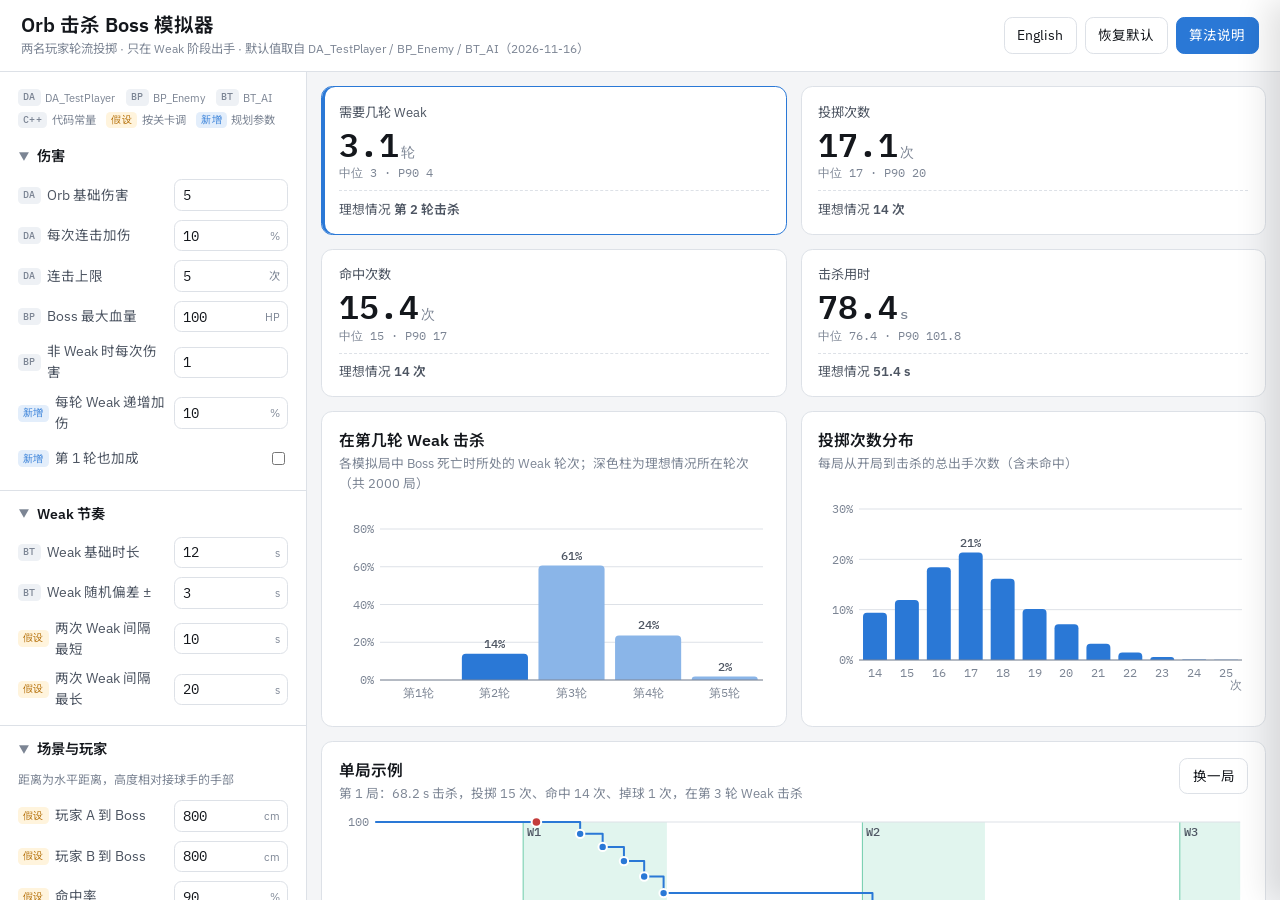
==== commit 33874504: "Simulator: responsive type and charts for desktop and mobile Co-Authored-By: Claude Opus 5.5 <norepl" ====
--- a/DreamCatcher/Sim/index.html
+++ b/DreamCatcher/Sim/index.html
@@ -8,7 +8,7 @@
 <link rel="preconnect" href="https://fonts.gstatic.com" crossorigin>
 <link href="https://fonts.googleapis.com/css2?family=IBM+Plex+Mono:wght@400;500;600&family=IBM+Plex+Sans:wght@400;500;600&family=Noto+Sans+SC:wght@400;500;700&display=swap" rel="stylesheet">
 <style>
-/* Layout: 左侧分组参数栏（可滚动） + 右侧结果区（摘要 → 分布 → 单局时间轴 → 连击节奏表）；算法说明为右侧抽屉 */
+/* Layout: 左侧分组参数栏 + 右侧结果区（摘要 → 分布 → 单局时间轴 → 表格）；字号随视口连续缩放；≤820px 时参数栏变为抽屉 */
 :root {
   --bg: #f4f5f7;
   --surface: #ffffff;
@@ -27,7 +27,9 @@
   --changed: #eb6834;
   --font-body: "IBM Plex Sans", "Noto Sans SC", "PingFang SC", "Microsoft YaHei", system-ui, sans-serif;
   --font-num: "IBM Plex Mono", ui-monospace, "SFMono-Regular", Consolas, monospace;
-  --radius: 10px;
+  --radius: 0.75rem;
+  --side: clamp(20rem, 24vw, 27rem);
+  --gap: clamp(0.75rem, 1.1vw, 1.25rem);
   color-scheme: light;
 }
 @media (prefers-color-scheme: dark) {
@@ -42,145 +44,181 @@
   --line: #2d323a; --accent: #3987e5; --accent-soft: #1c2a3d; --weak: #199e70; --weak-band: rgba(25, 158, 112, 0.18);
   --warn: #e0a23a; --warn-soft: #2e2512; --bad: #e66767; --changed: #d95926; color-scheme: dark;
 }
+/* 基础字号：手机 15px → 1440 宽约 15.5px → 2560 宽约 19px，上限 21px */
+html { font-size: clamp(15px, 0.31vw + 11px, 21px); -webkit-text-size-adjust: 100%; }
 * { box-sizing: border-box; }
 html, body { height: 100%; margin: 0; }
-body { background: var(--bg); color: var(--ink); font: 14px/1.5 var(--font-body); }
+body { background: var(--bg); color: var(--ink); font: 1rem/1.55 var(--font-body); }
 button { font: inherit; color: inherit; }
 :focus-visible { outline: 2px solid var(--accent); outline-offset: 2px; }
 
 .app { display: grid; grid-template-rows: auto 1fr; height: 100%; }
 header {
-  display: flex; align-items: center; gap: 16px; padding: 12px 20px;
+  display: flex; align-items: center; gap: 1rem; padding: 0.85rem 1.4rem;
   background: var(--surface); border-bottom: 1px solid var(--line);
 }
-header h1 { font-size: 17px; font-weight: 600; margin: 0; text-wrap: balance; }
-header .sub { color: var(--ink-3); font-size: 12px; }
+header h1 { font-size: 1.3rem; font-weight: 600; margin: 0; line-height: 1.25; text-wrap: balance; }
+header .sub { color: var(--ink-3); font-size: 0.82rem; margin-top: 0.15rem; }
 header .spacer { flex: 1; }
+.hbtns { display: flex; gap: 0.5rem; flex-wrap: wrap; justify-content: flex-end; }
 .btn {
-  border: 1px solid var(--line); background: var(--surface); border-radius: 8px; padding: 6px 12px;
-  cursor: pointer; display: inline-flex; align-items: center; gap: 6px; font-size: 13px; white-space: nowrap;
+  border: 1px solid var(--line); background: var(--surface); border-radius: 0.55rem; padding: 0.45rem 0.85rem;
+  cursor: pointer; display: inline-flex; align-items: center; gap: 0.4rem; font-size: 0.9rem; white-space: nowrap; min-height: 2.25rem;
 }
 .btn:hover { border-color: var(--ink-3); }
 .btn.primary { background: var(--accent); border-color: var(--accent); color: #fff; }
 .btn.primary:hover { filter: brightness(1.08); }
 .btn[aria-expanded="true"] { background: var(--accent-soft); border-color: var(--accent); color: var(--accent); }
-
-.main { display: grid; grid-template-columns: 360px 1fr; min-height: 0; }
-.params { border-right: 1px solid var(--line); background: var(--surface); overflow-y: auto; padding: 8px 0 24px; }
-.results { overflow-y: auto; padding: 20px; display: flex; flex-direction: column; gap: 16px; min-width: 0; }
+.btn.primary[aria-expanded="true"] { color: var(--accent); }
+#paramsBtn { display: none; }
+
+.main { display: grid; grid-template-columns: var(--side) 1fr; min-height: 0; }
+.params { border-right: 1px solid var(--line); background: var(--surface); overflow-y: auto; padding: 0.5rem 0 1.5rem; }
+.params-head { display: none; }
+.results { overflow-y: auto; padding: var(--gap); min-width: 0; }
+.results-inner { max-width: 110rem; margin: 0 auto; display: flex; flex-direction: column; gap: var(--gap); }
 
 details.group { border-bottom: 1px solid var(--line); }
 details.group > summary {
-  list-style: none; cursor: pointer; padding: 12px 18px; display: flex; align-items: center; gap: 8px;
-  font-weight: 600; font-size: 13px;
+  list-style: none; cursor: pointer; padding: 0.8rem 1.2rem; display: flex; align-items: center; gap: 0.5rem;
+  font-weight: 600; font-size: 0.95rem;
 }
 details.group > summary::-webkit-details-marker { display: none; }
-details.group > summary .chev { transition: transform .15s; color: var(--ink-3); font-size: 11px; }
+details.group > summary .chev { transition: transform .15s; color: var(--ink-3); font-size: 0.7rem; }
 details.group[open] > summary .chev { transform: rotate(90deg); }
-details.group > summary .count { margin-left: auto; font-size: 11px; color: var(--changed); font-weight: 500; }
-.group-body { padding: 0 18px 14px; display: flex; flex-direction: column; gap: 9px; }
-.group-note { color: var(--ink-3); font-size: 12px; margin: -2px 0 2px; }
-
-.field { display: grid; grid-template-columns: 1fr 112px; align-items: center; gap: 8px; }
-.field label { font-size: 13px; color: var(--ink-2); display: flex; align-items: center; gap: 6px; min-width: 0; }
+details.group > summary .count { margin-left: auto; font-size: 0.78rem; color: var(--changed); font-weight: 500; }
+.group-body { padding: 0 1.2rem 1rem; display: flex; flex-direction: column; gap: 0.6rem; }
+.group-note { color: var(--ink-3); font-size: 0.8rem; margin: -0.1rem 0 0.1rem; }
+
+.field { display: grid; grid-template-columns: 1fr 7.6rem; align-items: center; gap: 0.6rem; }
+.field label { font-size: 0.9rem; color: var(--ink-2); display: flex; align-items: center; gap: 0.4rem; min-width: 0; }
 .field label .lbl { overflow-wrap: anywhere; }
 .src {
-  font: 500 10px/1 var(--font-num); padding: 3px 5px; border-radius: 4px; background: var(--surface-2);
+  font: 500 0.68rem/1 var(--font-num); padding: 0.22rem 0.35rem; border-radius: 0.3rem; background: var(--surface-2);
   color: var(--ink-3); flex-shrink: 0; letter-spacing: .02em;
 }
 .src.new { background: var(--accent-soft); color: var(--accent); }
 .src.guess { background: var(--warn-soft); color: var(--warn); }
-.inp { display: flex; align-items: center; border: 1px solid var(--line); border-radius: 7px; background: var(--surface); overflow: hidden; }
+.inp { display: flex; align-items: center; border: 1px solid var(--line); border-radius: 0.5rem; background: var(--surface); overflow: hidden; min-height: 2.1rem; }
 .inp:focus-within { border-color: var(--accent); }
 .inp input, .inp select {
-  width: 100%; border: 0; background: transparent; padding: 5px 7px; font: 13px var(--font-num);
+  width: 100%; border: 0; background: transparent; padding: 0.35rem 0.5rem; font: 0.9rem var(--font-num);
   color: var(--ink); font-variant-numeric: tabular-nums; min-width: 0;
 }
+.inp input[type="checkbox"] { width: 1.15rem; height: 1.15rem; }
 .inp input:focus, .inp select:focus { outline: none; }
-.inp .unit { font-size: 11px; color: var(--ink-3); padding-right: 7px; white-space: nowrap; }
-.field.changed label .lbl::after { content: ""; display: inline-block; width: 6px; height: 6px; border-radius: 50%; background: var(--changed); margin-left: 6px; vertical-align: middle; }
+.inp .unit { font-size: 0.75rem; color: var(--ink-3); padding-right: 0.5rem; white-space: nowrap; }
+.field.changed label .lbl::after { content: ""; display: inline-block; width: 0.4rem; height: 0.4rem; border-radius: 50%; background: var(--changed); margin-left: 0.4rem; vertical-align: middle; }
 .field.disabled { opacity: .45; }
-.reset-one { border: 0; background: none; color: var(--changed); cursor: pointer; padding: 0 2px; font-size: 12px; }
-
-.legend-src { padding: 10px 18px 4px; display: flex; flex-wrap: wrap; gap: 6px 10px; font-size: 11px; color: var(--ink-3); }
-.legend-src span { display: inline-flex; gap: 4px; align-items: center; }
-
-.card { background: var(--surface); border: 1px solid var(--line); border-radius: var(--radius); padding: 16px 18px; min-width: 0; }
-.card h2 { font-size: 14px; font-weight: 600; margin: 0 0 2px; text-wrap: balance; }
-.card .desc { font-size: 12px; color: var(--ink-3); margin: 0 0 12px; }
-.card-head { display: flex; align-items: flex-start; gap: 12px; }
+.reset-one { border: 0; background: none; color: var(--changed); cursor: pointer; padding: 0 0.15rem; font-size: 0.85rem; }
+
+.legend-src { padding: 0.6rem 1.2rem 0.3rem; display: flex; flex-wrap: wrap; gap: 0.35rem 0.7rem; font-size: 0.75rem; color: var(--ink-3); }
+.legend-src span { display: inline-flex; gap: 0.3rem; align-items: center; }
+
+.card { background: var(--surface); border: 1px solid var(--line); border-radius: var(--radius); padding: clamp(0.9rem, 1.2vw, 1.4rem) clamp(1rem, 1.3vw, 1.6rem); min-width: 0; }
+.card h2 { font-size: 1.05rem; font-weight: 600; margin: 0 0 0.15rem; text-wrap: balance; }
+.card .desc { font-size: 0.85rem; color: var(--ink-3); margin: 0 0 0.75rem; }
+.card-head { display: flex; align-items: flex-start; gap: 0.75rem; }
 .card-head > div { flex: 1; min-width: 0; }
 
-.tiles { display: grid; grid-template-columns: repeat(4, minmax(0, 1fr)); gap: 12px; }
-.tile { background: var(--surface); border: 1px solid var(--line); border-radius: var(--radius); padding: 14px 16px; }
+.tiles { display: grid; grid-template-columns: repeat(4, minmax(0, 1fr)); gap: var(--gap); }
+.tile { background: var(--surface); border: 1px solid var(--line); border-radius: var(--radius); padding: 0.95rem 1.1rem; min-width: 0; }
 .tile.hero { border-color: var(--accent); box-shadow: inset 3px 0 0 var(--accent); }
-.tile .k { font-size: 12px; color: var(--ink-2); }
-.tile .v { font: 600 30px/1.15 var(--font-num); font-variant-numeric: tabular-nums; margin: 4px 0 2px; }
-.tile .v small { font-size: 14px; font-weight: 500; color: var(--ink-3); margin-left: 2px; }
-.tile .q { font: 12px var(--font-num); color: var(--ink-3); font-variant-numeric: tabular-nums; }
-.tile .ideal { margin-top: 8px; padding-top: 8px; border-top: 1px dashed var(--line); font-size: 12px; color: var(--ink-2); }
+.tile .k { font-size: 0.88rem; color: var(--ink-2); }
+.tile .v { font: 600 2.2rem/1.15 var(--font-num); font-variant-numeric: tabular-nums; margin: 0.25rem 0 0.1rem; }
+.tile .v small { font-size: 0.95rem; font-weight: 500; color: var(--ink-3); margin-left: 0.15rem; }
+.tile .q { font: 0.8rem var(--font-num); color: var(--ink-3); font-variant-numeric: tabular-nums; }
+.tile .ideal { margin-top: 0.55rem; padding-top: 0.55rem; border-top: 1px dashed var(--line); font-size: 0.85rem; color: var(--ink-2); }
 .tile .ideal b { font-weight: 600; font-variant-numeric: tabular-nums; }
 
-.alerts { display: flex; flex-direction: column; gap: 8px; }
-.alert { display: flex; gap: 10px; align-items: flex-start; padding: 10px 14px; border-radius: 8px; background: var(--warn-soft); color: var(--ink); font-size: 13px; border: 1px solid color-mix(in srgb, var(--warn) 35%, transparent); }
-.alert .ic { font: 600 11px/18px var(--font-num); color: var(--surface); background: var(--warn); border-radius: 50%; width: 18px; height: 18px; text-align: center; flex-shrink: 0; }
-
-.grid2 { display: grid; grid-template-columns: repeat(2, minmax(0, 1fr)); gap: 16px; }
-.chart { position: relative; width: 100%; }
-.chart svg { display: block; width: 100%; height: auto; overflow: visible; }
-.chart text { fill: var(--ink-3); font: 11px var(--font-num); }
+.alerts { display: flex; flex-direction: column; gap: 0.5rem; }
+.alerts:empty { display: none; }
+.alert { display: flex; gap: 0.6rem; align-items: flex-start; padding: 0.65rem 0.9rem; border-radius: 0.55rem; background: var(--warn-soft); color: var(--ink); font-size: 0.9rem; border: 1px solid color-mix(in srgb, var(--warn) 35%, transparent); }
+.alert .ic { font: 600 0.72rem/1.2rem var(--font-num); color: var(--surface); background: var(--warn); border-radius: 50%; width: 1.2rem; height: 1.2rem; text-align: center; flex-shrink: 0; margin-top: 0.1rem; }
+
+.grid2 { display: grid; grid-template-columns: repeat(2, minmax(0, 1fr)); gap: var(--gap); }
+.chart { position: relative; width: 100%; touch-action: pan-y; }
+.chart svg { display: block; width: 100%; overflow: visible; }
+.chart text { fill: var(--ink-3); font-family: var(--font-num); }
 .chart .lab { fill: var(--ink-2); font-weight: 500; }
 .chart .grid line { stroke: var(--line); stroke-width: 1; }
 .chart .axis { stroke: var(--ink-3); stroke-width: 1; }
 .tip {
-  position: absolute; pointer-events: none; background: var(--ink); color: var(--surface); font-size: 12px; line-height: 1.45;
-  padding: 7px 9px; border-radius: 6px; white-space: nowrap; transform: translate(-50%, calc(-100% - 10px)); opacity: 0; transition: opacity .08s; z-index: 5;
+  position: absolute; pointer-events: none; background: var(--ink); color: var(--surface); font-size: 0.82rem; line-height: 1.45;
+  padding: 0.45rem 0.6rem; border-radius: 0.4rem; white-space: nowrap; transform: translate(-50%, calc(-100% - 10px)); opacity: 0; transition: opacity .08s; z-index: 5;
 }
 .tip b { font-family: var(--font-num); }
 .tip.show { opacity: 1; }
 
-.legend { display: flex; flex-wrap: wrap; gap: 14px; font-size: 12px; color: var(--ink-2); margin-top: 8px; }
-.legend i { display: inline-block; width: 12px; height: 12px; border-radius: 3px; margin-right: 5px; vertical-align: -2px; }
-
-.tbl-wrap { overflow-x: auto; }
-table { width: 100%; border-collapse: collapse; font-size: 13px; }
-th, td { padding: 7px 10px; text-align: right; border-bottom: 1px solid var(--line); white-space: nowrap; }
-th:first-child, td:first-child { text-align: left; }
-th { font-weight: 500; color: var(--ink-3); font-size: 12px; }
+.legend { display: flex; flex-wrap: wrap; gap: 0.5rem 1rem; font-size: 0.82rem; color: var(--ink-2); margin-top: 0.5rem; }
+.legend i { display: inline-block; width: 0.8rem; height: 0.8rem; border-radius: 3px; margin-right: 0.35rem; vertical-align: -0.1rem; }
+
+.tbl-wrap { overflow-x: auto; -webkit-overflow-scrolling: touch; }
+table { width: 100%; border-collapse: collapse; font-size: 0.88rem; }
+th, td { padding: 0.5rem 0.7rem; text-align: right; border-bottom: 1px solid var(--line); white-space: nowrap; }
+th:first-child, td:first-child { text-align: left; position: sticky; left: 0; background: var(--surface); }
+th { font-weight: 500; color: var(--ink-3); font-size: 0.8rem; }
 td { font-family: var(--font-num); font-variant-numeric: tabular-nums; }
-.pill { display: inline-block; font: 500 11px/1 var(--font-body); padding: 3px 7px; border-radius: 99px; }
+.pill { display: inline-block; font: 500 0.75rem/1 var(--font-body); padding: 0.22rem 0.5rem; border-radius: 99px; }
 .pill.ok { background: color-mix(in srgb, var(--weak) 16%, transparent); color: var(--weak); }
 .pill.bad { background: color-mix(in srgb, var(--bad) 14%, transparent); color: var(--bad); }
 
-/* 算法抽屉 */
-.drawer-backdrop { position: fixed; inset: 0; background: rgba(10, 12, 16, .28); opacity: 0; pointer-events: none; transition: opacity .2s; z-index: 20; }
+/* 抽屉（算法说明，手机上的参数栏） */
+.drawer-backdrop { position: fixed; inset: 0; background: rgba(10, 12, 16, .32); opacity: 0; pointer-events: none; transition: opacity .2s; z-index: 20; }
+.drawer-backdrop.open { opacity: 1; pointer-events: auto; }
 .drawer {
-  position: fixed; top: 0; right: 0; height: 100%; width: min(560px, 100%); background: var(--surface);
+  position: fixed; top: 0; right: 0; height: 100%; width: min(40rem, 100%); background: var(--surface);
   border-left: 1px solid var(--line); box-shadow: -12px 0 32px rgba(0,0,0,.12); transform: translateX(100%);
   transition: transform .22s ease; z-index: 21; display: flex; flex-direction: column;
 }
 .drawer.open { transform: none; }
-.drawer-backdrop.open { opacity: 1; pointer-events: auto; }
-.drawer-head { display: flex; align-items: center; padding: 14px 20px; border-bottom: 1px solid var(--line); }
-.drawer-head h2 { margin: 0; font-size: 15px; flex: 1; }
-.drawer-body { overflow-y: auto; padding: 6px 22px 28px; font-size: 13.5px; line-height: 1.65; }
-.drawer-body h3 { font-size: 13.5px; margin: 20px 0 6px; }
+.drawer-head { display: flex; align-items: center; padding: 0.9rem 1.3rem; border-bottom: 1px solid var(--line); }
+.drawer-head h2 { margin: 0; font-size: 1.1rem; flex: 1; }
+.drawer-body { overflow-y: auto; padding: 0.4rem 1.4rem 2rem; font-size: 0.95rem; line-height: 1.7; }
+.drawer-body h3 { font-size: 1rem; margin: 1.3rem 0 0.4rem; }
 .drawer-body p, .drawer-body li { color: var(--ink-2); max-width: 65ch; }
-.drawer-body ol, .drawer-body ul { padding-left: 20px; margin: 6px 0; }
-.drawer-body code, .formula { font: 12.5px var(--font-num); }
-.formula { display: block; background: var(--surface-2); border-radius: 7px; padding: 8px 11px; margin: 6px 0; color: var(--ink); white-space: pre-wrap; }
-.drawer-body .srcline { font-size: 12px; color: var(--ink-3); }
-
-@media (max-width: 1100px) { .tiles { grid-template-columns: repeat(2, minmax(0, 1fr)); } .grid2 { grid-template-columns: 1fr; } }
-@media (max-width: 760px) {
-  .main { grid-template-columns: 1fr; }
-  .app { height: auto; } html, body { height: auto; }
-  .params { border-right: 0; border-bottom: 1px solid var(--line); overflow: visible; }
-  .results { overflow: visible; padding: 16px; }
-  header { flex-wrap: wrap; padding: 12px 16px; }
+.drawer-body ol, .drawer-body ul { padding-left: 1.3rem; margin: 0.4rem 0; }
+.drawer-body code, .formula { font: 0.86rem var(--font-num); }
+.formula { display: block; background: var(--surface-2); border-radius: 0.5rem; padding: 0.55rem 0.75rem; margin: 0.4rem 0; color: var(--ink); white-space: pre-wrap; overflow-wrap: anywhere; }
+.drawer-body .srcline { font-size: 0.82rem; color: var(--ink-3); }
+
+@media (max-width: 1280px) { .tiles { grid-template-columns: repeat(2, minmax(0, 1fr)); } }
+@media (max-width: 1100px) { .grid2 { grid-template-columns: 1fr; } }
+@media (max-width: 820px) {
+  html { font-size: 15px; }
+  html, body { height: auto; }
+  .app { height: auto; display: block; }
+  header { position: sticky; top: 0; z-index: 10; flex-wrap: wrap; padding: 0.7rem 1rem; gap: 0.5rem 0.75rem; }
+  header > div:first-child { flex: 1 1 100%; }
+  header .sub { display: none; }
+  header .spacer { display: none; }
+  .hbtns { flex: 1 1 100%; justify-content: flex-start; }
+  #paramsBtn { display: inline-flex; }
+  .main { display: block; }
+  .results { overflow: visible; padding: 0.8rem; }
+  .params {
+    position: fixed; top: 0; left: 0; height: 100%; width: min(26rem, 92vw); z-index: 21; border-right: 1px solid var(--line);
+    transform: translateX(-100%); transition: transform .22s ease; box-shadow: 12px 0 32px rgba(0,0,0,.12); padding-top: 0;
+  }
+  .params.open { transform: none; }
+  .params-head { display: flex; align-items: center; position: sticky; top: 0; background: var(--surface); padding: 0.75rem 1.2rem; border-bottom: 1px solid var(--line); z-index: 1; }
+  .params-head h2 { margin: 0; font-size: 1.05rem; }
+  .params-head .mini { flex: 1; font: 0.78rem var(--font-num); color: var(--accent); padding: 0 0.6rem; line-height: 1.3; }
+  .field { grid-template-columns: 1fr 8.5rem; }
+  /* iOS 输入框字号低于 16px 会自动放大页面 */
+  .inp input, .inp select { font-size: 16px; }
+  .tile .v { font-size: 1.8rem; }
+  .tile { padding: 0.8rem 0.9rem; }
+  .tip { white-space: normal; width: max-content; max-width: 16rem; }
+}
+@media (max-width: 400px) {
+  .tiles { gap: 0.6rem; }
+  .tile .v { font-size: 1.6rem; }
+  .btn { padding: 0.4rem 0.65rem; }
 }
 @media (prefers-reduced-motion: reduce) { * { transition: none !important; } }
 </style>
+
 </head>
 <body>
 <div class="app">
@@ -190,13 +228,20 @@
       <div class="sub" data-i18n="subtitle"></div>
     </div>
     <div class="spacer"></div>
-    <button class="btn" id="langBtn" type="button" title="切换语言 / Switch language"></button>
-    <button class="btn" id="resetAll" type="button" data-i18n="resetAll"></button>
-    <button class="btn primary" id="algoBtn" type="button" aria-expanded="false" aria-controls="drawer" data-i18n="algo"></button>
+    <div class="hbtns">
+      <button class="btn primary" id="paramsBtn" type="button" aria-expanded="false" aria-controls="params" data-i18n="params"></button>
+      <button class="btn" id="langBtn" type="button" title="切换语言 / Switch language"></button>
+      <button class="btn" id="resetAll" type="button" data-i18n="resetAll"></button>
+      <button class="btn primary" id="algoBtn" type="button" aria-expanded="false" aria-controls="drawer" data-i18n="algo"></button>
+    </div>
   </header>
   <div class="main">
-    <aside class="params" id="params"></aside>
+    <aside class="params" id="params">
+      <div class="params-head"><h2 data-i18n="params"></h2><span class="mini" id="miniSum"></span><button class="btn" id="closeParams" type="button" data-i18n="done"></button></div>
+      <div id="paramsList"></div>
+    </aside>
     <main class="results">
+      <div class="results-inner" id="resultsInner">
       <div class="tiles" id="tiles"></div>
       <div class="alerts" id="alerts"></div>
       <div class="grid2">
@@ -237,6 +282,7 @@
         <p class="desc" data-i18n="roundTblDesc"></p>
         <div class="tbl-wrap"><table id="roundTbl"></table></div>
       </section>
+      </div>
     </main>
   </div>
 </div>
@@ -587,7 +633,7 @@
   zh: {
     docTitle: 'Orb 击杀 Boss 模拟器', title: 'Orb 击杀 Boss 模拟器',
     subtitle: '两名玩家轮流投掷 · 只在 Weak 阶段出手 · 默认值取自 DA_TestPlayer / BP_Enemy / BT_AI（2026-11-16）',
-    langBtn: 'English', resetAll: '恢复默认', algo: '算法说明', close: '关闭', params: '参数',
+    langBtn: 'English', resetAll: '恢复默认', algo: '算法说明', close: '关闭', params: '参数', done: '完成',
     roundsTitle: '在第几轮 Weak 击杀', throwsTitle: '投掷次数分布', throwsDesc: '每局从开局到击杀的总出手次数（含未命中）',
     sampleTitle: '单局示例', nextSample: '换一局',
     lgWeak: 'Weak 阶段', lgHP: 'Boss 血量', lgHit: '命中', lgDrop: '掉球（未命中 / 没接住 / 回弹落地）',
@@ -621,7 +667,7 @@
   en: {
     docTitle: 'Orb vs Boss Kill Simulator', title: 'Orb vs Boss Kill Simulator',
     subtitle: 'Two players alternate throws · throws only during Weak · defaults from DA_TestPlayer / BP_Enemy / BT_AI (2026-11-16)',
-    langBtn: '中文', resetAll: 'Reset all', algo: 'How it works', close: 'Close', params: 'Parameters',
+    langBtn: '中文', resetAll: 'Reset all', algo: 'How it works', close: 'Close', params: 'Parameters', done: 'Done',
     roundsTitle: 'Weak round of the kill', throwsTitle: 'Throws per kill', throwsDesc: 'Total throws per run from start to kill, misses included',
     sampleTitle: 'Sample run', nextSample: 'Next run',
     lgWeak: 'Weak phase', lgHP: 'Boss HP', lgHit: 'Hit', lgDrop: 'Drop (miss / not caught / rebound fell short)',
@@ -726,9 +772,9 @@
 const fromUI = (f, v) => f.pct ? v / 100 : v;
 
 function buildParams() {
-  const root = document.getElementById('params');
+  const root = document.getElementById('paramsList');
   root.innerHTML = '';
-  root.setAttribute('aria-label', T('params'));
+  document.getElementById('params').setAttribute('aria-label', T('params'));
   const leg = document.createElement('div');
   leg.className = 'legend-src';
   leg.innerHTML = T('srcLegend').map(([a, b, c]) => `<span><span class="src${c ? ' ' + c : ''}">${a}</span>${b}</span>`).join('');
@@ -797,10 +843,15 @@
   let t = container.querySelector('.tip'); if (!t) { t = document.createElement('div'); t.className = 'tip'; container.appendChild(t); }
   return { show(html, x, y) { t.innerHTML = html; t.style.left = x + 'px'; t.style.top = y + 'px'; t.classList.add('show'); }, hide() { t.classList.remove('show'); } };
 }
+const remPx = () => parseFloat(getComputedStyle(document.documentElement).fontSize) || 16;
+const clampN = (v, a, b) => Math.max(a, Math.min(b, v));
 function barChart(container, cats, values, opts) {
   container.innerHTML = '';
-  const W = 520, H = 220, m = { l: 40, r: 10, t: 22, b: 30 };
-  const svg = el('svg', { viewBox: `0 0 ${W} ${H}`, role: 'img', 'aria-label': opts.aria }, container);
+  const fs = remPx(), tf = Math.round(fs * 0.8);
+  const W = Math.max(260, Math.round(container.clientWidth || 520));
+  const H = Math.round(clampN(W * 0.48, fs * 13, fs * 20));
+  const m = { l: Math.round(tf * 3.4), r: 6, t: Math.round(tf * 2), b: Math.round(tf * 2.6) };
+  const svg = el('svg', { viewBox: `0 0 ${W} ${H}`, width: W, height: H, role: 'img', 'aria-label': opts.aria, 'font-size': tf }, container);
   const iw = W - m.l - m.r, ih = H - m.t - m.b;
   const maxV = Math.max(...values, 1e-9);
   const step = niceStep(maxV, 4); const top = Math.ceil(maxV / step) * step || 1;
@@ -808,9 +859,10 @@
   for (let v = 0; v <= top + 1e-9; v += step) {
     const y = m.t + ih - (v / top) * ih;
     el('line', { x1: m.l, x2: W - m.r, y1: y, y2: y }, g);
-    const tx = el('text', { x: m.l - 6, y: y + 4, 'text-anchor': 'end' }, svg); tx.textContent = opts.yfmt(v);
-  }
-  const bw = iw / cats.length; const gap = Math.min(10, bw * 0.25);
+    const tx = el('text', { x: m.l - tf * 0.5, y: y + tf * 0.35, 'text-anchor': 'end' }, svg); tx.textContent = opts.yfmt(v);
+  }
+  const bw = iw / cats.length; const gap = Math.min(fs * 0.7, bw * 0.25);
+  const labelEvery = Math.max(1, Math.ceil(cats.length / Math.max(1, Math.floor(iw / (tf * opts.labelW)))));
   const tip = tipFor(container);
   const maxIdx = values.indexOf(maxV);
   cats.forEach((c, i) => {
@@ -818,11 +870,12 @@
     const r = Math.min(4, w / 2, h);
     const path = h > 0 ? `M${x},${m.t + ih} V${y + r} Q${x},${y} ${x + r},${y} H${x + w - r} Q${x + w},${y} ${x + w},${y + r} V${m.t + ih} Z` : '';
     if (path) el('path', { d: path, fill: opts.color(c, i) }, svg);
-    if (cats.length <= 14 || i % Math.ceil(cats.length / 14) === 0) { const lx = el('text', { x: x + w / 2, y: H - m.b + 16, 'text-anchor': 'middle' }, svg); lx.textContent = opts.xfmt(c); }
-    if (v > 0 && (i === maxIdx || (opts.labelAll && cats.length <= 8))) { const lt = el('text', { x: x + w / 2, y: y - 6, 'text-anchor': 'middle', class: 'lab' }, svg); lt.textContent = opts.yfmt(v); }
+    if (i % labelEvery === 0) { const lx = el('text', { x: x + w / 2, y: m.t + ih + tf * 1.45, 'text-anchor': 'middle' }, svg); lx.textContent = opts.xfmt(c); }
+    if (v > 0 && (i === maxIdx || (opts.labelAll && cats.length <= 8))) { const lt = el('text', { x: x + w / 2, y: y - tf * 0.5, 'text-anchor': 'middle', class: 'lab' }, svg); lt.textContent = opts.yfmt(v); }
     const hit = el('rect', { x: m.l + i * bw, y: m.t, width: bw, height: ih, fill: 'transparent' }, svg);
-    hit.addEventListener('mousemove', () => { const rect = svg.getBoundingClientRect(); const sx = rect.width / W; tip.show(opts.tip(c, v), (x + w / 2) * sx, (Math.min(y, m.t + ih - 4)) * sx); });
-    hit.addEventListener('mouseleave', () => tip.hide());
+    const show = () => { const rect = svg.getBoundingClientRect(); const sx = rect.width / W; tip.show(opts.tip(c, v), (x + w / 2) * sx, (Math.min(y, m.t + ih - 4)) * sx); };
+    hit.addEventListener('pointermove', show); hit.addEventListener('pointerdown', show);
+    hit.addEventListener('pointerleave', () => tip.hide());
   });
   el('line', { x1: m.l, x2: W - m.r, y1: m.t + ih, y2: m.t + ih, class: 'axis' }, svg);
   if (opts.xlabel) { const t = el('text', { x: W - m.r, y: H - 2, 'text-anchor': 'end' }, svg); t.textContent = opts.xlabel; }
@@ -830,8 +883,11 @@
 
 function timelineChart(container, run, P) {
   container.innerHTML = '';
-  const W = 1000, H = 260, m = { l: 44, r: 16, t: 16, b: 32 };
-  const svg = el('svg', { viewBox: `0 0 ${W} ${H}`, role: 'img', 'aria-label': T('timelineAria') }, container);
+  const fs = remPx(), tf = Math.round(fs * 0.8);
+  const W = Math.max(260, Math.round(container.clientWidth || 1000));
+  const H = Math.round(clampN(W * 0.3, fs * 14, fs * 24));
+  const m = { l: Math.round(tf * 3), r: 8, t: Math.round(tf * 0.6), b: Math.round(tf * 2.4) };
+  const svg = el('svg', { viewBox: `0 0 ${W} ${H}`, width: W, height: H, role: 'img', 'aria-label': T('timelineAria'), 'font-size': tf }, container);
   const iw = W - m.l - m.r, ih = H - m.t - m.b;
   const tEnd = Math.max(run.time, 1) * 1.04;
   const X = t => m.l + (t / tEnd) * iw, Y = hp => m.t + ih - (hp / P.maxHP) * ih;
@@ -840,13 +896,13 @@
     const x0 = X(ph.start), x1 = X(Math.min(ph.end, tEnd));
     el('rect', { x: x0, y: m.t, width: Math.max(0, x1 - x0), height: ih, fill: 'var(--weak-band)' }, svg);
     el('line', { x1: x0, x2: x0, y1: m.t, y2: m.t + ih, stroke: 'var(--weak)', 'stroke-width': 1, opacity: .6 }, svg);
-    const lt = el('text', { x: x0 + 5, y: m.t + 13, class: 'lab' }, svg); lt.textContent = `W${ph.k}`; lt.setAttribute('fill', 'var(--weak)');
+    const lt = el('text', { x: x0 + 4, y: m.t + tf * 1.15, class: 'lab' }, svg); lt.textContent = `W${ph.k}`; lt.setAttribute('fill', 'var(--weak)');
   }
   const g = el('g', { class: 'grid' }, svg);
   const hs = niceStep(P.maxHP, 4);
-  for (let v = 0; v <= P.maxHP + 1e-9; v += hs) { const y = Y(v); el('line', { x1: m.l, x2: W - m.r, y1: y, y2: y }, g); const t = el('text', { x: m.l - 6, y: y + 4, 'text-anchor': 'end' }, svg); t.textContent = fmt(v, 0); }
-  const ts = niceStep(tEnd, 8);
-  for (let t = 0; t <= tEnd; t += ts) { const tx = el('text', { x: X(t), y: H - m.b + 16, 'text-anchor': 'middle' }, svg); tx.textContent = fmt(t, 0) + 's'; }
+  for (let v = 0; v <= P.maxHP + 1e-9; v += hs) { const y = Y(v); el('line', { x1: m.l, x2: W - m.r, y1: y, y2: y }, g); const t = el('text', { x: m.l - tf * 0.5, y: y + tf * 0.35, 'text-anchor': 'end' }, svg); t.textContent = fmt(v, 0); }
+  const ts = niceStep(tEnd, clampN(Math.floor(iw / (tf * 5)), 3, 12));
+  for (let t = 0; t <= tEnd; t += ts) { const tx = el('text', { x: X(t), y: m.t + ih + tf * 1.45, 'text-anchor': 'middle' }, svg); tx.textContent = fmt(t, 0) + 's'; }
   el('line', { x1: m.l, x2: W - m.r, y1: m.t + ih, y2: m.t + ih, class: 'axis' }, svg);
   let d = `M${X(0)},${Y(P.maxHP)}`;
   for (const e of run.events.filter(e => e.type === 'hit')) d += ` H${X(e.t)} V${Y(e.hp)}`;
@@ -858,7 +914,7 @@
     if (e.type === 'catch') continue;
     const isHit = e.type === 'hit';
     const cx = X(e.t), cy = Y(e.hp);
-    el('circle', { cx, cy, r: isHit ? 4 : 4.5, fill: isHit ? 'var(--accent)' : 'var(--bad)', stroke: 'var(--surface)', 'stroke-width': 2 }, svg);
+    el('circle', { cx, cy, r: isHit ? fs * 0.28 : fs * 0.32, fill: isHit ? 'var(--accent)' : 'var(--bad)', stroke: 'var(--surface)', 'stroke-width': 2 }, svg);
     marks.push({ e, cx, cy });
   }
   const desc = e => {
@@ -868,13 +924,14 @@
   };
   const overlay = el('rect', { x: m.l, y: m.t, width: iw, height: ih, fill: 'transparent' }, svg);
   const guide = el('line', { x1: 0, x2: 0, y1: m.t, y2: m.t + ih, stroke: 'var(--ink-3)', 'stroke-dasharray': '3 3', opacity: 0 }, svg);
-  overlay.addEventListener('mousemove', (ev) => {
+  const onMove = (ev) => {
     const rect = svg.getBoundingClientRect(); const sx = rect.width / W; const px = (ev.clientX - rect.left) / sx;
     let best = null, bd = 1e9; for (const mk of marks) { const dd = Math.abs(mk.cx - px); if (dd < bd) { bd = dd; best = mk; } }
-    if (best && bd < 30) { guide.setAttribute('x1', best.cx); guide.setAttribute('x2', best.cx); guide.setAttribute('opacity', .7); tip.show(desc(best.e), best.cx * sx, best.cy * sx); }
+    if (best && bd < fs * 2.2) { guide.setAttribute('x1', best.cx); guide.setAttribute('x2', best.cx); guide.setAttribute('opacity', .7); tip.show(desc(best.e), best.cx * sx, best.cy * sx); }
     else { guide.setAttribute('opacity', 0); tip.hide(); }
-  });
-  overlay.addEventListener('mouseleave', () => { guide.setAttribute('opacity', 0); tip.hide(); });
+  };
+  overlay.addEventListener('pointermove', onMove); overlay.addEventListener('pointerdown', onMove);
+  overlay.addEventListener('pointerleave', () => { guide.setAttribute('opacity', 0); tip.hide(); });
 }
 
 // ---------- 渲染 ----------
@@ -905,31 +962,43 @@
   if (P.chaseMax < P.chaseMin) alerts.push(T('aGap'));
   document.getElementById('alerts').innerHTML = alerts.map(a => `<div class="alert"><span class="ic">!</span><span>${a}</span></div>`).join('');
 
+  document.getElementById('miniSum').textContent = `${T('tRounds')} ${fmt(r.rounds.mean, 1)} · ${T('tThrows')} ${fmt(r.throws.mean, 1)}`;
+  last = { r, sample, id };
+  drawCharts();
+  const rArr = r.rounds.arr;
+  document.getElementById('roundsDesc').textContent = T('roundsDesc')(r.done);
+  if (sample.done) document.getElementById('sampleDesc').textContent = T('sampleDesc')(sampleIdx + 1, fmt(sample.time, 1), sample.throws, sample.hits, sample.drops, sample.rounds);
+  else document.getElementById('sampleDesc').textContent = T('sampleNone');
+  tablesRender(r, tables);
+}
+let last = null;
+function drawCharts() {
+  if (!last) return;
+  const { r, sample, id } = last;
   const rArr = r.rounds.arr; const maxR = Math.max(1, ...rArr);
   const rc = Array.from({ length: maxR }, (_, i) => i + 1);
   const rv = rc.map(k => rArr.filter(x => x === k).length / (rArr.length || 1));
   barChart(document.getElementById('roundsChart'), rc, rv, {
-    aria: T('roundsAria'), yfmt: v => fmt(v * 100, 0) + '%', xfmt: c => T('roundX')(c), labelAll: true,
+    aria: T('roundsAria'), labelW: LANG === 'zh' ? 4.2 : 3, yfmt: v => fmt(v * 100, 0) + '%', xfmt: c => T('roundX')(c), labelAll: true,
     color: (c) => c === id.rounds ? 'var(--accent)' : 'color-mix(in srgb, var(--accent) 55%, var(--surface))',
     tip: (c, v) => T('roundTip')(c, fmt(v * 100, 1), Math.round(v * rArr.length)),
   });
-  document.getElementById('roundsDesc').textContent = T('roundsDesc')(r.done);
 
   const tArr = r.throws.arr; const tMin = Math.min(...tArr), tMax = Math.max(...tArr);
   let bin = 1; while ((tMax - tMin) / bin > 24) bin++;
   const bins = []; for (let b = Math.floor(tMin / bin) * bin; b <= tMax; b += bin) bins.push(b);
   const bv = bins.map(b => tArr.filter(x => x >= b && x < b + bin).length / tArr.length);
   barChart(document.getElementById('throwsChart'), bins, bv, {
-    aria: T('throwsAria'), yfmt: v => fmt(v * 100, 0) + '%', xfmt: c => String(c), xlabel: T('throwsX'),
+    aria: T('throwsAria'), labelW: 2.6, yfmt: v => fmt(v * 100, 0) + '%', xfmt: c => String(c), xlabel: T('throwsX'),
     color: () => 'var(--accent)',
     tip: (c, v) => T('throwsTip')(bin === 1 ? String(c) : `${c}–${c + bin - 1}`, fmt(v * 100, 1)),
   });
 
-  if (sample.done) {
-    timelineChart(document.getElementById('timeline'), sample, P);
-    document.getElementById('sampleDesc').textContent = T('sampleDesc')(sampleIdx + 1, fmt(sample.time, 1), sample.throws, sample.hits, sample.drops, sample.rounds);
-  } else { document.getElementById('timeline').innerHTML = ''; document.getElementById('sampleDesc').textContent = T('sampleNone'); }
-
+  if (sample.done) timelineChart(document.getElementById('timeline'), sample, P);
+  else document.getElementById('timeline').innerHTML = '';
+}
+function tablesRender(r, tables) {
+  const rArr = r.rounds.arr;
   const Lv = r.levels, H1 = T('lvHead');
   document.getElementById('levelTbl').innerHTML =
     `<thead><tr>${H1.map(h => `<th>${h}</th>`).join('')}</tr></thead><tbody>` +
@@ -963,11 +1032,20 @@
 
 // ---------- 交互 ----------
 const drawer = document.getElementById('drawer'), backdrop = document.getElementById('backdrop'), algoBtn = document.getElementById('algoBtn');
-function setDrawer(open) { drawer.classList.toggle('open', open); backdrop.classList.toggle('open', open); algoBtn.setAttribute('aria-expanded', open); drawer.setAttribute('aria-hidden', !open); if (open) document.getElementById('closeDrawer').focus(); }
+const paramsEl = document.getElementById('params'), paramsBtn = document.getElementById('paramsBtn');
+const mobile = () => window.matchMedia('(max-width: 820px)').matches;
+function syncBackdrop() { backdrop.classList.toggle('open', drawer.classList.contains('open') || paramsEl.classList.contains('open')); document.body.style.overflow = backdrop.classList.contains('open') && mobile() ? 'hidden' : ''; }
+function setDrawer(open) { if (open) setParams(false); drawer.classList.toggle('open', open); algoBtn.setAttribute('aria-expanded', open); drawer.setAttribute('aria-hidden', !open); syncBackdrop(); if (open) document.getElementById('closeDrawer').focus(); }
+function setParams(open) { if (open) { drawer.classList.remove('open'); algoBtn.setAttribute('aria-expanded', false); } paramsEl.classList.toggle('open', open); paramsBtn.setAttribute('aria-expanded', open); syncBackdrop(); }
+paramsBtn.addEventListener('click', () => setParams(!paramsEl.classList.contains('open')));
+document.getElementById('closeParams').addEventListener('click', () => { setParams(false); paramsBtn.focus(); });
+window.matchMedia('(max-width: 820px)').addEventListener('change', () => setParams(false));
+let lastW = 0;
+new ResizeObserver(entries => { const w = Math.round(entries[0].contentRect.width); if (w !== lastW) { lastW = w; requestAnimationFrame(drawCharts); } }).observe(document.getElementById('resultsInner'));
 algoBtn.addEventListener('click', () => setDrawer(!drawer.classList.contains('open')));
 document.getElementById('closeDrawer').addEventListener('click', () => { setDrawer(false); algoBtn.focus(); });
-backdrop.addEventListener('click', () => setDrawer(false));
-document.addEventListener('keydown', e => { if (e.key === 'Escape' && drawer.classList.contains('open')) { setDrawer(false); algoBtn.focus(); } });
+backdrop.addEventListener('click', () => { setDrawer(false); setParams(false); });
+document.addEventListener('keydown', e => { if (e.key !== 'Escape') return; if (drawer.classList.contains('open')) { setDrawer(false); algoBtn.focus(); } else if (paramsEl.classList.contains('open')) { setParams(false); paramsBtn.focus(); } });
 document.getElementById('resetAll').addEventListener('click', () => { Object.assign(P, DEFAULTS); for (const k in fieldEls) syncField(k); sampleIdx = 0; schedule(); });
 document.getElementById('nextSample').addEventListener('click', () => { sampleIdx++; render(); });
 
